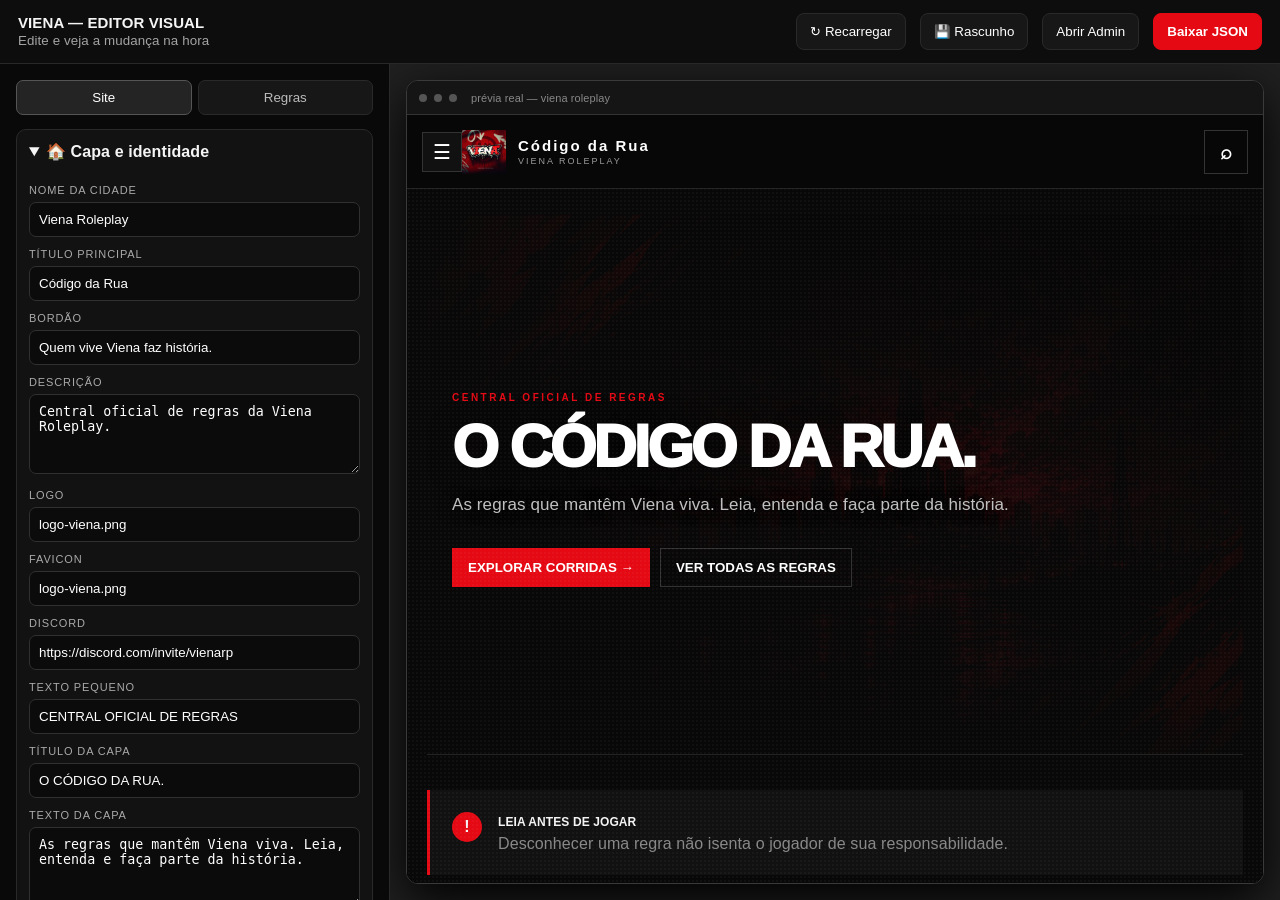
==== admin-editor.html @ 3037509f "Add files via upload" ====
<!doctype html>
<html lang="pt-BR">
<head>
<meta charset="utf-8">
<meta name="viewport" content="width=device-width,initial-scale=1">
<title>Viena — Editor Visual</title>
<link rel="stylesheet" href="style.css">
<style>
:root{--ed-bg:#090909;--ed-panel:#121212;--ed-panel2:#181818;--ed-line:#292929;--ed-text:#f5f5f5;--ed-muted:#a4a4a4;--ed-accent:#e50914}
*{box-sizing:border-box}body{margin:0;background:var(--ed-bg);color:var(--ed-text);font-family:Arial,sans-serif;overflow:hidden}.editor{height:100vh;display:grid;grid-template-columns:390px 1fr;grid-template-rows:64px 1fr}.ed-top{grid-column:1/-1;display:flex;align-items:center;gap:14px;padding:10px 18px;border-bottom:1px solid var(--ed-line);background:#0d0d0d}.ed-top h1{font-size:15px;margin:0}.ed-top small{color:var(--ed-muted)}.spacer{flex:1}.btn{border:1px solid var(--ed-line);background:#171717;color:#fff;border-radius:8px;padding:10px 13px;cursor:pointer}.btn:hover{border-color:#555}.btn.primary{background:var(--ed-accent);border-color:var(--ed-accent)}.ed-side{overflow:auto;border-right:1px solid var(--ed-line);padding:16px}.tabs{display:flex;gap:6px;margin-bottom:14px}.tab{flex:1;padding:9px 6px;background:#171717;border:1px solid var(--ed-line);color:#bbb;border-radius:7px;cursor:pointer}.tab.active{background:#242424;color:#fff;border-color:#555}.panel{display:none}.panel.active{display:block}.group{border:1px solid var(--ed-line);border-radius:10px;margin-bottom:10px;background:var(--ed-panel);overflow:hidden}.group summary{padding:12px;font-weight:700;cursor:pointer}.fields{padding:0 12px 12px}.field{margin:11px 0}.field label{display:block;font-size:11px;color:#aaa;margin-bottom:6px;text-transform:uppercase;letter-spacing:.08em}.field input,.field textarea,.field select{width:100%;border:1px solid #303030;background:#0b0b0b;color:#fff;border-radius:7px;padding:9px;outline:none}.field textarea{min-height:80px;resize:vertical}.field input:focus,.field textarea:focus,.field select:focus{border-color:var(--ed-accent)}.check{display:flex;align-items:center;gap:8px}.check label{margin:0;text-transform:none;font-size:13px}.ed-preview{background:#202020;padding:16px;overflow:hidden}.preview-wrap{height:100%;border:1px solid #3a3a3a;border-radius:12px;overflow:hidden;background:#111;box-shadow:0 15px 50px #000}.preview-bar{height:34px;background:#151515;border-bottom:1px solid #333;display:flex;align-items:center;gap:7px;padding:0 12px}.dot{width:8px;height:8px;border-radius:50%;background:#555}.preview-label{margin-left:7px;color:#888;font-size:11px}.preview-frame{width:100%;height:calc(100% - 34px);border:0;background:#000}.hint{font-size:11px;color:#777;line-height:1.4}.row{display:grid;grid-template-columns:1fr 1fr;gap:8px}.cat-item,.rule-item{border:1px solid #303030;border-radius:8px;padding:10px;margin-bottom:8px;background:#101010}.cat-head,.rule-head{display:flex;align-items:center;justify-content:space-between;gap:8px}.cat-head strong,.rule-head strong{font-size:12px}.mini{padding:6px 8px;font-size:11px}.danger{color:#ff7070}.notice{position:fixed;bottom:15px;left:410px;background:#171717;border:1px solid #333;border-radius:9px;padding:10px 14px;font-size:12px;opacity:0;transform:translateY(10px);transition:.2s;pointer-events:none}.notice.show{opacity:1;transform:none}.file-row{display:flex;gap:6px}.file-row input[type=file]{font-size:11px}
@media(max-width:900px){.editor{grid-template-columns:1fr;grid-template-rows:64px 48vh 52vh}.ed-side{border-right:0;border-bottom:1px solid var(--ed-line)}.ed-preview{padding:8px}.notice{left:15px}}
</style>
</head>
<body>
<div class="editor">
<header class="ed-top"><div><h1>VIENA — EDITOR VISUAL</h1><small>Edite e veja a mudança na hora</small></div><div class="spacer"></div><button class="btn" id="loadBtn">↻ Recarregar</button><button class="btn" id="draftBtn">💾 Rascunho</button><button class="btn" id="adminBtn">Abrir Admin</button><button class="btn primary" id="downloadBtn">Baixar JSON</button></header>
<aside class="ed-side">
<div class="tabs"><button class="tab active" data-tab="site">Site</button><button class="tab" data-tab="rules">Regras</button></div>
<div class="panel active" id="panel-site"></div><div class="panel" id="panel-rules"></div>
<p class="hint">A prévia usa o mesmo index.html, style.css e app.js do site. As alterações são apenas um rascunho no navegador até você baixar/salvar os JSONs.</p>
</aside>
<main class="ed-preview"><div class="preview-wrap"><div class="preview-bar"><span class="dot"></span><span class="dot"></span><span class="dot"></span><span class="preview-label">prévia real — viena roleplay</span></div><iframe class="preview-frame" id="preview" src="index.html"></iframe></div></main>
</div><div class="notice" id="notice"></div>
<script>
const $=s=>document.querySelector(s), $$=s=>[...document.querySelectorAll(s)];
let site={},data={};
const defaults={theme:{accent:'#e50914',accent_light:'#ff4650',background:'#090909',surface:'#121212',text:'#f5f5f5',muted:'#9b9b9b'},layout:{show_search:true,show_updates:true,show_notice:true,show_hero_image:true,show_admin_link:false},cursor:{enabled:true,size:34,trail_enabled:true,trail_type:'paint',trail_color:'#e50914',trail_count:10,falling_particles:{enabled:true,type:'letters',color:'#e50914',count:34,size:14}}};
function merge(a,b){return {...b,...a,theme:{...b.theme,...(a.theme||{})},layout:{...b.layout,...(a.layout||{})},cursor:{...b.cursor,...(a.cursor||{}),falling_particles:{...b.cursor.falling_particles,...(a.cursor?.falling_particles||{})}}}}
async function load(){
 try{const [s,r]=await Promise.all([fetch('content/site.json?x='+Date.now()).then(x=>x.json()),fetch('content/rules.json?x='+Date.now()).then(x=>x.json())]);site=merge(s,defaults);data=r||{categories:[],updates:[]};
 const saved=localStorage.getItem('viena-editor-draft');if(saved){const d=JSON.parse(saved);site=d.site||site;data=d.data||data;notice('Rascunho carregado.');}
 render();send();}catch(e){console.error(e);notice('Não consegui carregar os JSONs.');}}
function esc(v){return String(v??'').replace(/&/g,'&amp;').replace(/</g,'&lt;').replace(/>/g,'&gt;').replace(/"/g,'&quot;')}
function field(label,path,type='text',extra=''){const val=get(path);return `<div class="field"><label>${label}</label>${type==='textarea'?`<textarea data-path="${path}">${esc(val)}</textarea>`:type==='check'?`<div class="check"><input type="checkbox" data-path="${path}" ${val?'checked':''}><label>Ativado</label></div>`:type==='select'?`<select data-path="${path}">${extra.split('|').map(x=>{let [v,l]=x.split(':');return `<option value="${v}" ${String(val)==v?'selected':''}>${l}</option>`}).join('')}</select>`:`<input data-path="${path}" value="${esc(val)}">`}</div>`}
function get(path){return path.split('.').reduce((o,k)=>o?.[k],site)??''}
function set(path,val){let p=path.split('.'),o=site;for(let i=0;i<p.length-1;i++){if(!o[p[i]])o[p[i]]={};o=o[p[i]]}o[p.at(-1)]=val}
function render(){
 $('#panel-site').innerHTML=`<details class="group" open><summary>🏠 Capa e identidade</summary><div class="fields">${field('Nome da cidade','site_name')}${field('Título principal','site_title')}${field('Bordão','tagline')}${field('Descrição','description','textarea')}${field('Logo','logo')}${field('Favicon','favicon')}${field('Discord','discord_url')}${field('Texto pequeno','hero_eyebrow')}${field('Título da capa','hero_title')}${field('Texto da capa','hero_text','textarea')}${field('Imagem da capa','hero_image')}${field('Título do aviso','notice_title')}${field('Texto do aviso','notice_text','textarea')}${field('Rodapé','footer_text')}</div></details>
 <details class="group"><summary>🎨 Cores</summary><div class="fields">${['accent','accent_light','background','surface','text','muted'].map(x=>field(x,'theme.'+x)).join('')}</div></details>
 <details class="group"><summary>👁️ Elementos</summary><div class="fields">${['show_search','show_updates','show_notice','show_hero_image','show_admin_link'].map(x=>field(x,'layout.'+x,'check')).join('')}</div></details>
 <details class="group"><summary>🖱️ Cursor e rastro</summary><div class="fields">${field('Cursor ativo','cursor.enabled','check')}${field('Imagem do cursor','cursor.image')}${field('Tamanho','cursor.size')}${field('Rastro ativo','cursor.trail_enabled','check')}${field('Tipo do rastro','cursor.trail_type','select','paint:Pincelada|spray:Spray|glow:Glow')}${field('Cor','cursor.trail_color')}${field('Partículas do rastro','cursor.trail_count')}</div></details>
 <details class="group"><summary>✨ Partículas caindo</summary><div class="fields">${field('Ativar','cursor.falling_particles.enabled','check')}${field('Tipo','cursor.falling_particles.type','select','letters:Letras|logo:Logo|mixed:Misto|spark:Brilhos')}${field('Logo','cursor.falling_particles.image')}${field('Cor','cursor.falling_particles.color')}${field('Quantidade','cursor.falling_particles.count')}${field('Tamanho','cursor.falling_particles.size')}</div></details>`;
 renderRules();bind();}
function renderRules(){let p=$('#panel-rules');p.innerHTML=`<details class="group" open><summary>📕 Categorias</summary><div class="fields"><button class="btn primary" id="addCat">+ Adicionar categoria</button><div id="cats"></div></div></details><details class="group"><summary>📝 Últimas alterações</summary><div class="fields"><button class="btn" id="addUpd">+ Adicionar alteração</button><div id="updates"></div></div></details>`;let cats=$('#cats');(data.categories||[]).forEach((c,i)=>{let d=document.createElement('div');d.className='cat-item';d.innerHTML=`<div class="cat-head"><strong>${esc(c.code||'SEM CÓDIGO')} — ${esc(c.short||c.name||'Categoria')}</strong><button class="btn mini danger" data-del-cat="${i}">Excluir</button></div><div class="field"><label>ID</label><input data-cat="${i}" data-k="id" value="${esc(c.id||'')}"></div><div class="row"><div class="field"><label>Código</label><input data-cat="${i}" data-k="code" value="${esc(c.code||'')}"></div><div class="field"><label>Nome curto</label><input data-cat="${i}" data-k="short" value="${esc(c.short||'')}"></div></div><div class="field"><label>Nome</label><input data-cat="${i}" data-k="name" value="${esc(c.name||'')}"></div><div class="field"><label>Descrição</label><textarea data-cat="${i}" data-k="desc">${esc(c.desc||'')}</textarea></div><div class="field"><label>Imagem da categoria (URL/caminho)</label><input data-cat="${i}" data-k="image" value="${esc(c.image||'')}"></div><div class="rule-head"><strong>Regras (${(c.rules||[]).length})</strong><button class="btn mini" data-add-rule="${i}">+ Regra</button></div><div>${(c.rules||[]).map((r,j)=>`<div class="rule-item"><div class="rule-head"><strong>${esc(r.code||'')} — ${esc(r.title||'Sem título')}</strong><button class="btn mini danger" data-del-rule="${i}:${j}">Excluir</button></div><div class="row"><div class="field"><label>Código</label><input data-rule="${i}:${j}" data-k="code" value="${esc(r.code||'')}"></div><div class="field"><label>Tag</label><input data-rule="${i}:${j}" data-k="tag" value="${esc(r.tag||'REGRA')}"></div></div><div class="field"><label>Título</label><input data-rule="${i}:${j}" data-k="title" value="${esc(r.title||'')}"></div><div class="field"><label>Texto</label><textarea data-rule="${i}:${j}" data-k="text">${esc(r.text||'')}</textarea></div><div class="field"><label>Imagem</label><input data-rule="${i}:${j}" data-k="image" value="${esc(r.image||'')}"></div></div>`).join('')}</div></div>`;cats.appendChild(d)});let up=$('#updates');(data.updates||[]).forEach((u,i)=>{let d=document.createElement('div');d.className='cat-item';d.innerHTML=`<div class="row">${['date','title','text','tag'].map(k=>`<div class="field"><label>${k}</label><input data-upd="${i}" data-k="${k}" value="${esc(u[k]||'')}"></div>`).join('')}</div><button class="btn mini danger" data-del-upd="${i}">Excluir</button>`;up.appendChild(d)})}
function bind(){
 $$('[data-path]').forEach(el=>el.oninput=()=>{set(el.dataset.path,el.type==='checkbox'?el.checked:el.value);send()});
 $('#addCat')?.addEventListener('click',()=>{data.categories=data.categories||[];data.categories.push({id:'',code:'',name:'',short:'',desc:'',image:'',rules:[]});renderRules();send()});
 $('#addUpd')?.addEventListener('click',()=>{data.updates=data.updates||[];data.updates.push({date:'',title:'',text:'',tag:''});renderRules();send()});
 $$('[data-cat]').forEach(el=>el.oninput=()=>{data.categories[+el.dataset.cat][el.dataset.k]=el.value;send()});
 $$('[data-rule]').forEach(el=>el.oninput=()=>{let [i,j]=el.dataset.rule.split(':').map(Number);data.categories[i].rules[j][el.dataset.k]=el.value;send()});
 $$('[data-upd]').forEach(el=>el.oninput=()=>{data.updates[+el.dataset.upd][el.dataset.k]=el.value;send()});
 $$('[data-del-cat]').forEach(b=>b.onclick=()=>{data.categories.splice(+b.dataset.delCat,1);renderRules();send()});
 $$('[data-del-rule]').forEach(b=>b.onclick=()=>{let [i,j]=b.dataset.delRule.split(':').map(Number);data.categories[i].rules.splice(j,1);renderRules();send()});
 $$('[data-del-upd]').forEach(b=>b.onclick=()=>{data.updates.splice(+b.dataset.delUpd,1);renderRules();send()});
 $$('[data-add-rule]').forEach(b=>b.onclick=()=>{let i=+b.dataset.addRule;data.categories[i].rules=data.categories[i].rules||[];data.categories[i].rules.push({code:'',title:'',text:'',tag:'REGRA',image:''});renderRules();send()});
}
function send(){const f=$('#preview');if(f?.contentWindow)f.contentWindow.postMessage({type:'viena-preview',site,data},'*');}
function notice(t){let n=$('#notice');n.textContent=t;n.classList.add('show');clearTimeout(window.nt);window.nt=setTimeout(()=>n.classList.remove('show'),1800)}
function download(name,obj){let a=document.createElement('a');a.href=URL.createObjectURL(new Blob([JSON.stringify(obj,null,2)],{type:'application/json'}));a.download=name;a.click();setTimeout(()=>URL.revokeObjectURL(a.href),1000)}
$$('.tab').forEach(b=>b.onclick=()=>{$$('.tab').forEach(x=>x.classList.remove('active'));$$('.panel').forEach(x=>x.classList.remove('active'));b.classList.add('active');$('#panel-'+b.dataset.tab).classList.add('active')});
$('#preview').addEventListener('load',send);$('#loadBtn').onclick=()=>load();$('#draftBtn').onclick=()=>{localStorage.setItem('viena-editor-draft',JSON.stringify({site,data}));notice('Rascunho salvo neste navegador.');};$('#downloadBtn').onclick=()=>{download('site.json',site);download('rules.json',data);notice('2 JSONs baixados.');};$('#adminBtn').onclick=()=>location.href='admin/';
load();
</script></body></html>
---- style.css ----
:root{
  --accent:#E50914;
  --accent2:#FF3344;
  --background:#080808;
  --surface:#111111;
  --text:#F4F4F4;
  --muted:#9A9A9A;
  --bg:#080808;
}

*{box-sizing:border-box}

html{
  scroll-behavior:smooth;
  background:var(--bg);
}

html,body{
  margin:0;
  min-height:100%;
  background:var(--bg);
  color:var(--text);
  font-family:Arial,Helvetica,sans-serif;
  letter-spacing:.1px;
}

body{overflow-x:hidden}

/* =========================================================
   CURSOR — SOMENTE A IMAGEM, SEM BOLINHA
========================================================= */

html.viena-cursor-active,
html.viena-cursor-active *,
html.viena-cursor-active a,
html.viena-cursor-active button,
html.viena-cursor-active input,
html.viena-cursor-active textarea,
html.viena-cursor-active select,
html.viena-cursor-active [role="button"]{
  cursor:none!important;
}

.custom-cursor{
  position:fixed;
  left:0;
  top:0;
  z-index:100000;
  width:34px;
  height:34px;
  display:none;
  pointer-events:none;
  user-select:none;
  background-repeat:no-repeat;
  background-position:center;
  background-size:contain;
  transform:translate3d(-100px,-100px,0);
  filter:drop-shadow(0 2px 5px rgba(0,0,0,.7));
  will-change:transform;
}

/* O antigo ponto NÃO EXISTE mais */
#cursorDot{display:none!important}

/* Rastro de tinta */
.cursor-paint{
  position:fixed;
  left:0;
  top:0;
  width:18px;
  height:7px;
  margin-left:-9px;
  margin-top:-3px;
  border-radius:70% 35% 70% 25%;
  pointer-events:none!important;
  z-index:99998;
  opacity:.72;
  transform-origin:center;
  filter:blur(.25px);
  will-change:transform,opacity;
  background:var(--particle-color,var(--accent));
  animation:paintFade .72s ease-out forwards;
}

.cursor-paint::after{
  content:"";
  position:absolute;
  width:45%;
  height:45%;
  left:18%;
  top:10%;
  border-radius:50%;
  background:rgba(255,255,255,.16);
  filter:blur(1px);
}

/* Tipos de rastro escolhidos no Admin */
.cursor-paint-spray{
  border-radius:35% 65% 50% 45%;
  filter:blur(.6px);
  box-shadow:
    7px -3px 0 -2px var(--particle-color,var(--accent)),
    -7px 3px 0 -3px var(--particle-color,var(--accent)),
    3px 6px 0 -3px var(--particle-color,var(--accent));
}

.cursor-paint-glow{
  border-radius:999px;
  filter:blur(2px);
  box-shadow:0 0 10px var(--particle-color,var(--accent)),0 0 20px var(--particle-color,var(--accent));
}

@keyframes paintFade{
  0%{opacity:.68;transform:scale(1) rotate(var(--angle))}
  45%{opacity:.36;transform:scale(.78) rotate(var(--angle))}
  100%{opacity:0;transform:scale(.22) rotate(var(--angle))}
}

/* =========================================================
   EFEITOS DE FUNDO
========================================================= */

.noise{
  position:fixed;
  inset:0;
  pointer-events:none;
  opacity:.035;
  background-image:radial-gradient(#fff 1px,transparent 1px);
  background-size:4px 4px;
  z-index:100;
}

.falling-letters{
  position:fixed;
  inset:0;
  pointer-events:none;
  overflow:hidden;
  z-index:90;
}

.falling-particle{
  position:absolute;
  top:-50px;
  color:var(--particle-color,var(--accent));
  pointer-events:none;
  animation:fallingLetter linear infinite;
  text-shadow:0 0 10px color-mix(in srgb,var(--particle-color,var(--accent)) 45%,transparent);
  will-change:transform,opacity;
}

.falling-letter{
  font-weight:900;
  letter-spacing:2px;
}

.falling-logo{
  display:flex;
  align-items:center;
  justify-content:center;
  filter:drop-shadow(0 0 7px color-mix(in srgb,var(--particle-color,var(--accent)) 45%,transparent));
}

.falling-logo img{
  display:block;
  max-width:70px;
  object-fit:contain;
}

.falling-spark{
  font-weight:900;
}

@keyframes fallingLetter{
  from{transform:translate3d(0,-50px,0) rotate(0deg)}
  to{transform:translate3d(0,110vh,0) rotate(180deg)}
}

/* =========================================================
   TOPO
========================================================= */

.topbar{
  position:fixed;
  top:0;
  left:0;
  right:0;
  height:74px;
  background:rgba(8,8,8,.94);
  backdrop-filter:blur(12px);
  border-bottom:1px solid #252525;
  display:flex;
  align-items:center;
  justify-content:space-between;
  padding:0 28px;
  z-index:500;
}

.brand{
  display:flex;
  align-items:center;
  gap:12px;
  color:#fff;
  text-decoration:none;
}

.brand img{
  width:44px;
  height:44px;
  object-fit:contain;
}

.brand strong{
  display:block;
  font-size:15px;
  letter-spacing:2px;
}

.brand small{
  display:block;
  color:var(--muted);
  font-size:9px;
  letter-spacing:2px;
  margin-top:2px;
}

.top-actions{
  display:flex;
  gap:10px;
  align-items:center;
}

.icon-btn,.discord-btn,.ghost,.primary,.back{
  border:1px solid #333;
  background:none;
  color:#fff;
  padding:11px 15px;
  font-weight:700;
  text-decoration:none;
  font-family:inherit;
}

.icon-btn{
  font-size:20px;
  line-height:1;
}

.discord-btn{
  background:var(--accent);
  border-color:var(--accent);
  font-size:12px;
}

.icon-btn:hover,.discord-btn:hover,.primary:hover,.ghost:hover,.back:hover{
  filter:brightness(1.12);
}

.mobile-menu{display:none}

/* =========================================================
   MENU LATERAL
========================================================= */

.sidebar{
  position:fixed;
  top:74px;
  bottom:0;
  left:0;
  width:245px;
  background:#0a0a0a;
  border-right:1px solid #222;
  padding:30px 18px;
  z-index:450;
}

.side-label,.eyebrow{
  font-size:10px;
  letter-spacing:2.5px;
  color:var(--accent);
  font-weight:800;
}

.sidebar nav{
  display:flex;
  flex-direction:column;
  gap:4px;
  margin-top:22px;
}

.sidebar nav button{
  width:100%;
  background:none;
  border:0;
  color:#aaa;
  text-align:left;
  padding:12px 10px;
  font-size:12px;
  font-weight:700;
  font-family:inherit;
}

.sidebar nav button span{
  color:#555;
  margin-right:12px;
}

.sidebar nav button:hover,
.sidebar nav button.active{
  color:#fff;
  background:#171717;
}

.sidebar nav button.active span{color:var(--accent)}

.side-footer{
  position:absolute;
  left:18px;
  bottom:30px;
  color:#555;
  font-size:10px;
  line-height:1.8;
  letter-spacing:1.5px;
}

.side-footer strong{color:#aaa}

/* =========================================================
   CONTEÚDO
========================================================= */

.content{
  margin-left:245px;
  padding:110px 55px 90px;
  max-width:1650px;
}

.page{display:none}
.page.active{display:block}

/* =========================================================
   HERO — IMAGEM COMO FUNDO
========================================================= */

.hero{
  --hero-image:none;
  position:relative;
  min-height:610px;
  display:flex;
  align-items:center;
  overflow:hidden;
  border-bottom:1px solid #222;
  padding:65px 55px 70px;
  isolation:isolate;
  background:#080808;
}

.hero::before{
  content:"";
  position:absolute;
  inset:0;
  z-index:-3;
  background-image:var(--hero-image);
  background-size:cover;
  background-position:center;
  background-repeat:no-repeat;
  transform:scale(1.01);
}

.hero::after{
  content:"";
  position:absolute;
  inset:0;
  z-index:-2;
  pointer-events:none;
  background:
    linear-gradient(90deg,
      rgba(8,8,8,.98) 0%,
      rgba(8,8,8,.94) 25%,
      rgba(8,8,8,.72) 48%,
      rgba(8,8,8,.30) 72%,
      rgba(8,8,8,.16) 100%),
    linear-gradient(180deg,
      rgba(8,8,8,.12) 0%,
      rgba(8,8,8,.08) 48%,
      rgba(8,8,8,.82) 100%),
    radial-gradient(circle at 78% 48%,
      rgba(229,9,20,.28),
      transparent 34%);
}

.hero-copy{
  position:relative;
  z-index:3;
  max-width:760px;
}

.hero h1{
  font-size:clamp(52px,7vw,105px);
  line-height:.86;
  margin:18px 0;
  font-weight:1000;
  letter-spacing:-5px;
  color:#fff;
  text-shadow:0 4px 30px rgba(0,0,0,.35);
}

.hero-text{
  color:#c0c0c0;
  font-size:17px;
  line-height:1.7;
  max-width:680px;
  text-shadow:0 2px 15px #000;
}

.hero-actions{
  display:flex;
  gap:10px;
  margin-top:28px;
  flex-wrap:wrap;
}

.primary{
  background:var(--accent);
  border-color:var(--accent);
}

.hero button,.cat-card,.category-nav-button,.category-nav-map,.rule-toc button{
  font-family:inherit;
}

.hero .ghost:hover,.back:hover{
  border-color:var(--accent);
  color:#fff;
}

/* =========================================================
   AVISO
========================================================= */

.notice{
  display:flex;
  gap:16px;
  padding:22px;
  margin:35px 0;
  background:#111;
  border-left:3px solid var(--accent);
}

.notice strong{font-size:12px}

.notice p{
  margin:5px 0 0;
  color:#888;
}

.notice-icon{
  width:30px;
  height:30px;
  flex:0 0 30px;
  border-radius:50%;
  background:var(--accent);
  display:grid;
  place-items:center;
  font-weight:900;
}

/* =========================================================
   MAPA
========================================================= */

.section-head{
  display:flex;
  justify-content:space-between;
  align-items:end;
  margin:45px 0 18px;
}

.section-head>div{
  display:flex;
  align-items:center;
  gap:12px;
}

.section-head span{
  color:var(--accent);
  font-weight:900;
}

.section-head h2{
  margin:0;
  font-size:24px;
}

.section-head p{
  color:#666;
  font-size:12px;
}

.category-grid{
  display:grid;
  grid-template-columns:repeat(2,1fr);
  gap:12px;
}

/* IMPORTANTE: mapa NÃO usa imagem da categoria */
.cat-card{
  background:#101010;
  border:1px solid #242424;
  padding:25px;
  min-height:170px;
  transition:.2s;
  cursor:none;
}

.cat-card:hover{
  transform:translateY(-3px);
  border-color:var(--accent);
  background:#131313;
}

.cat-card .num{
  font-size:10px;
  color:var(--accent);
  letter-spacing:2px;
}

.cat-card h3{
  font-size:21px;
  margin:28px 0 8px;
}

.cat-card p{
  color:#777;
  line-height:1.5;
  font-size:13px;
  margin:0;
}

.update{
  display:grid;
  grid-template-columns:120px 1fr 90px;
  gap:15px;
  border-top:1px solid #222;
  padding:16px 0;
  font-size:12px;
}

.update time,.update span{color:#666}

/* =========================================================
   PÁGINA DA CATEGORIA
========================================================= */

.category-title{
  --category-image:none;
  position:relative;
  min-height:420px;
  margin:0 -55px;
  padding:55px;
  display:flex;
  align-items:center;
  overflow:hidden;
  border-bottom:1px solid #222;
  background:#080808;
  isolation:isolate;
}

.category-title::before{
  content:"";
  position:absolute;
  inset:0;
  z-index:-3;
  background-image:var(--category-image);
  background-size:cover;
  background-position:center;
  background-repeat:no-repeat;
  opacity:0;
  transition:opacity .25s ease;
}

.category-title::after{
  content:"";
  position:absolute;
  inset:0;
  z-index:-2;
  background:
    linear-gradient(90deg,
      #080808 0%,
      rgba(8,8,8,.94) 22%,
      rgba(8,8,8,.68) 48%,
      rgba(8,8,8,.25) 78%,
      rgba(8,8,8,.12) 100%),
    linear-gradient(to bottom,
      rgba(8,8,8,.08),
      transparent 40%,
      rgba(8,8,8,.88) 100%);
  pointer-events:none;
}

.category-title.has-image::before{opacity:1}

.category-title-content{
  position:relative;
  z-index:2;
  max-width:1000px;
  padding-top:15px;
}

.category-title h1{
  font-size:clamp(48px,7vw,100px);
  margin:12px 0 10px;
  letter-spacing:-5px;
  line-height:.92;
}

.category-title-content>p:last-child{
  color:#aaa;
  max-width:850px;
  line-height:1.6;
  font-size:17px;
}

.back{
  margin-bottom:20px;
  font-size:11px;
}

/* =========================================================
   REGRAS
========================================================= */

.rule-layout{
  display:grid;
  grid-template-columns:1fr 300px;
  gap:30px;
  margin-top:35px;
}

.rule{
  border-bottom:1px solid #222;
  padding:0 0 25px;
  margin-bottom:25px;
}

.rule-top{
  display:grid;
  grid-template-columns:85px 1fr;
  gap:15px;
}

.rule-num{
  font-size:12px;
  color:var(--accent);
  font-weight:900;
}

.rule h3{
  margin:0 0 9px;
  font-size:20px;
}

.rule-content{
  min-width:0;
}

.rule-markdown{
  color:#aaa;
  line-height:1.7;
}

.rule-markdown p{
  margin:0 0 14px;
}

.rule-markdown strong{
  color:#fff;
  font-weight:900;
}

.rule-markdown em{color:#ddd}

.rule-markdown ul,.rule-markdown ol{
  margin:10px 0 16px;
  padding-left:24px;
}

.rule-markdown li{margin:6px 0}

.rule-markdown a{
  color:var(--accent2);
}

.md-heading{
  color:#fff;
  margin:28px 0 12px;
  line-height:1.1;
}

.rule-markdown h3.md-heading{font-size:22px}
.rule-markdown h4.md-heading{font-size:19px}
.rule-markdown h5.md-heading{font-size:17px}
.rule-markdown h6.md-heading{font-size:15px}

.rule-markdown code{
  background:#171717;
  border:1px solid #292929;
  padding:2px 6px;
  color:#fff;
}

.rule-callout{
  display:flex;
  gap:14px;
  padding:16px 18px;
  margin:18px 0;
  border-left:3px solid #777;
  background:#171717;
  color:#ddd;
}

.rule-callout.warning{
  border-color:#f0a000;
  background:rgba(130,80,0,.18);
}

.rule-callout.danger{
  border-color:#e50914;
  background:rgba(130,0,0,.18);
}

.rule-callout.success{
  border-color:#37c978;
  background:rgba(0,100,50,.16);
}

.callout-icon{
  flex:0 0 24px;
  font-size:18px;
}

.callout-content>strong{
  display:block;
  color:#fff;
  margin-bottom:5px;
}

.callout-content>div{
  color:#aaa;
}

.callout-content p:last-child{margin-bottom:0}

.md-inline-image{
  max-width:100%;
  display:block;
  margin:10px 0;
}

.tag{
  display:inline-block;
  font-size:9px;
  border:1px solid #333;
  padding:5px 8px;
  color:#777;
  margin-top:6px;
}

.rule-image{
  display:block;
  max-width:100%;
  max-height:500px;
  margin-top:18px;
  border:1px solid #2a2a2a;
  object-fit:contain;
}

.empty-rules{
  padding:30px;
  border:1px solid #222;
  background:#101010;
  color:#888;
}

.empty-rules strong{color:#fff}

.rule-toc{
  position:sticky;
  top:100px;
  align-self:start;
  background:#101010;
  padding:20px;
  max-height:calc(100vh - 120px);
  overflow:auto;
}

.rule-toc strong{
  font-size:10px;
  color:var(--accent);
  letter-spacing:2px;
}

.rule-toc button{
  display:block;
  width:100%;
  background:none;
  border:0;
  border-bottom:1px solid #222;
  color:#888;
  text-align:left;
  padding:10px 0;
  font-size:11px;
}

.rule-toc button:hover{
  color:#fff;
}

/* =========================================================
   NAVEGAÇÃO ENTRE CATEGORIAS
========================================================= */

.category-navigation{
  display:grid;
  grid-template-columns:1fr auto 1fr;
  gap:15px;
  align-items:stretch;
  margin-top:45px;
  padding-top:25px;
  border-top:1px solid #222;
}

.category-nav-side{
  min-width:0;
}

.category-nav-side.next-side{
  text-align:right;
}

.category-nav-button,
.category-nav-map{
  width:100%;
  height:100%;
  min-height:80px;
  padding:18px;
  background:#101010;
  border:1px solid #292929;
  color:#fff;
  text-align:left;
  cursor:none;
}

.category-nav-map{
  width:auto;
  min-width:160px;
  text-align:center;
  align-self:center;
  min-height:auto;
}

.category-nav-button:hover,
.category-nav-map:hover{
  border-color:var(--accent);
  background:#151515;
}

.category-nav-button span{
  display:block;
  color:var(--accent);
  font-size:9px;
  letter-spacing:2px;
  margin-bottom:8px;
}

.category-nav-button strong{
  display:block;
  font-size:14px;
}

.next-side .category-nav-button{text-align:right}

/* =========================================================
   PESQUISA
========================================================= */

.big-search{
  width:100%;
  max-width:850px;
  background:#111;
  border:1px solid #333;
  color:#fff;
  padding:18px;
  font-size:17px;
  outline:none;
  font-family:inherit;
}

.big-search:focus{border-color:var(--accent)}

.search-title{
  display:block;
  min-height:0;
  padding-top:25px;
  padding-bottom:45px;
}

.search-results{margin-top:25px}

.result{
  border-bottom:1px solid #222;
  padding:18px 0;
  cursor:none;
}

.result small{color:var(--accent)}
.result h3{margin:6px 0}
.result p{color:#888;margin:0;line-height:1.5}

/* =========================================================
   OVERLAY DE PESQUISA
========================================================= */

.search-overlay{
  display:none;
  position:fixed;
  inset:0;
  background:rgba(0,0,0,.8);
  z-index:900;
  padding:10vh 20px;
}

.search-overlay.open{display:block}

.search-modal{
  max-width:800px;
  margin:auto;
  background:#101010;
  border:1px solid #333;
  padding:35px;
  position:relative;
}

.search-modal>button{
  position:absolute;
  right:18px;
  top:15px;
  background:none;
  border:0;
  color:#fff;
  font-size:28px;
}

.search-modal h2{
  font-size:35px;
  margin:12px 0 25px;
}

.search-modal input{
  width:100%;
  padding:15px;
  background:#080808;
  border:1px solid #333;
  color:#fff;
  outline:none;
  font-family:inherit;
}

.search-modal input:focus{border-color:var(--accent)}

footer{
  position:relative;
  margin-left:245px;
  border-top:1px solid #222;
  padding:25px 55px;
  color:#666;
  font-size:11px;
}

.load-error{
  position:fixed;
  bottom:0;
  left:0;
  right:0;
  background:#e50914;
  color:#fff;
  padding:12px;
  text-align:center;
  z-index:99999;
}

/* =========================================================
   RESPONSIVO
========================================================= */

@media(max-width:1100px){
  .content{
    padding-left:35px;
    padding-right:35px;
  }

  .hero{
    padding-left:35px;
    padding-right:35px;
  }

  .category-title{
    margin-left:-35px;
    margin-right:-35px;
    padding-left:35px;
    padding-right:35px;
  }

  .category-grid{
    grid-template-columns:repeat(2,1fr);
  }
}

@media(max-width:900px){
  html,body{
    cursor:auto!important;
  }

  .custom-cursor,
  .cursor-paint{
    display:none!important;
  }

  .mobile-menu{
    display:block;
    background:#111;
    border:1px solid #333;
    color:#fff;
    font-size:20px;
    padding:7px 10px;
  }

  .topbar{padding:0 15px}

  .brand{margin-right:auto}

  .top-actions .discord-btn{display:none}

  .sidebar{
    transform:translateX(-100%);
    transition:.2s;
  }

  .sidebar.open{transform:none}

  .content{
    margin-left:0;
    padding:100px 20px 70px;
  }

  .hero{
    min-height:540px;
    padding:50px 25px;
  }

  .hero::after{
    background:
      linear-gradient(90deg,rgba(8,8,8,.98),rgba(8,8,8,.72)),
      linear-gradient(180deg,rgba(8,8,8,.1),rgba(8,8,8,.85));
  }

  .hero h1{
    letter-spacing:-3px;
  }

  .category-grid{
    grid-template-columns:1fr;
  }

  .rule-layout{
    grid-template-columns:1fr;
  }

  .rule-toc{display:none}

  .section-head{display:block}

  .section-head p{margin-top:8px}

  .update{grid-template-columns:1fr}

  .category-title{
    margin:0 -20px;
    padding:45px 20px;
    min-height:380px;
  }

  .category-title h1{
    font-size:52px;
    letter-spacing:-3px;
  }

  .category-navigation{
    grid-template-columns:1fr;
  }

  .category-nav-map{
    order:-1;
    width:100%;
  }

  .next-side .category-nav-button{
    text-align:left;
  }

  footer{
    margin-left:0;
    padding:20px;
  }
}
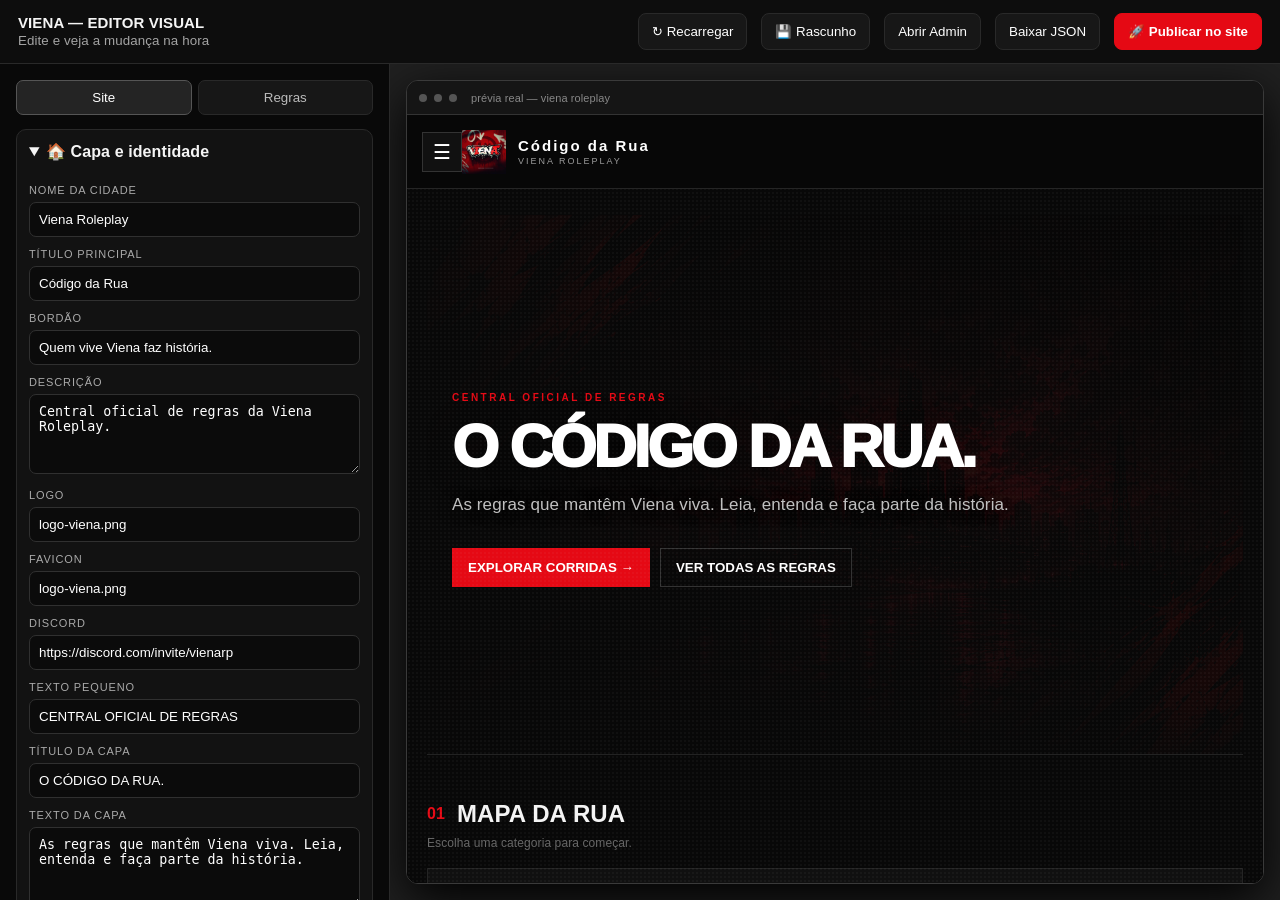
==== commit 843e9aa0: "Add files via upload" ====
--- a/admin-editor.html
+++ b/admin-editor.html
@@ -10,14 +10,21 @@
 *{box-sizing:border-box}body{margin:0;background:var(--ed-bg);color:var(--ed-text);font-family:Arial,sans-serif;overflow:hidden}.editor{height:100vh;display:grid;grid-template-columns:390px 1fr;grid-template-rows:64px 1fr}.ed-top{grid-column:1/-1;display:flex;align-items:center;gap:14px;padding:10px 18px;border-bottom:1px solid var(--ed-line);background:#0d0d0d}.ed-top h1{font-size:15px;margin:0}.ed-top small{color:var(--ed-muted)}.spacer{flex:1}.btn{border:1px solid var(--ed-line);background:#171717;color:#fff;border-radius:8px;padding:10px 13px;cursor:pointer}.btn:hover{border-color:#555}.btn.primary{background:var(--ed-accent);border-color:var(--ed-accent)}.ed-side{overflow:auto;border-right:1px solid var(--ed-line);padding:16px}.tabs{display:flex;gap:6px;margin-bottom:14px}.tab{flex:1;padding:9px 6px;background:#171717;border:1px solid var(--ed-line);color:#bbb;border-radius:7px;cursor:pointer}.tab.active{background:#242424;color:#fff;border-color:#555}.panel{display:none}.panel.active{display:block}.group{border:1px solid var(--ed-line);border-radius:10px;margin-bottom:10px;background:var(--ed-panel);overflow:hidden}.group summary{padding:12px;font-weight:700;cursor:pointer}.fields{padding:0 12px 12px}.field{margin:11px 0}.field label{display:block;font-size:11px;color:#aaa;margin-bottom:6px;text-transform:uppercase;letter-spacing:.08em}.field input,.field textarea,.field select{width:100%;border:1px solid #303030;background:#0b0b0b;color:#fff;border-radius:7px;padding:9px;outline:none}.field textarea{min-height:80px;resize:vertical}.field input:focus,.field textarea:focus,.field select:focus{border-color:var(--ed-accent)}.check{display:flex;align-items:center;gap:8px}.check label{margin:0;text-transform:none;font-size:13px}.ed-preview{background:#202020;padding:16px;overflow:hidden}.preview-wrap{height:100%;border:1px solid #3a3a3a;border-radius:12px;overflow:hidden;background:#111;box-shadow:0 15px 50px #000}.preview-bar{height:34px;background:#151515;border-bottom:1px solid #333;display:flex;align-items:center;gap:7px;padding:0 12px}.dot{width:8px;height:8px;border-radius:50%;background:#555}.preview-label{margin-left:7px;color:#888;font-size:11px}.preview-frame{width:100%;height:calc(100% - 34px);border:0;background:#000}.hint{font-size:11px;color:#777;line-height:1.4}.row{display:grid;grid-template-columns:1fr 1fr;gap:8px}.cat-item,.rule-item{border:1px solid #303030;border-radius:8px;padding:10px;margin-bottom:8px;background:#101010}.cat-head,.rule-head{display:flex;align-items:center;justify-content:space-between;gap:8px}.cat-head strong,.rule-head strong{font-size:12px}.mini{padding:6px 8px;font-size:11px}.danger{color:#ff7070}.notice{position:fixed;bottom:15px;left:410px;background:#171717;border:1px solid #333;border-radius:9px;padding:10px 14px;font-size:12px;opacity:0;transform:translateY(10px);transition:.2s;pointer-events:none}.notice.show{opacity:1;transform:none}.file-row{display:flex;gap:6px}.file-row input[type=file]{font-size:11px}
 @media(max-width:900px){.editor{grid-template-columns:1fr;grid-template-rows:64px 48vh 52vh}.ed-side{border-right:0;border-bottom:1px solid var(--ed-line)}.ed-preview{padding:8px}.notice{left:15px}}
 </style>
+
+<style>
+.color-picker-row{display:flex;align-items:center;gap:10px}
+.color-picker{width:48px!important;height:38px!important;padding:3px!important;border-radius:8px!important;cursor:pointer;background:#0b0b0b!important}
+.color-value{flex:1;height:38px;display:flex;align-items:center;padding:0 11px;border:1px solid #303030;background:#0b0b0b;border-radius:7px;color:#fff;font:600 12px/1 monospace;letter-spacing:.05em}
+.color-picker:hover{border-color:#666!important}
+</style>
 </head>
 <body>
 <div class="editor">
-<header class="ed-top"><div><h1>VIENA — EDITOR VISUAL</h1><small>Edite e veja a mudança na hora</small></div><div class="spacer"></div><button class="btn" id="loadBtn">↻ Recarregar</button><button class="btn" id="draftBtn">💾 Rascunho</button><button class="btn" id="adminBtn">Abrir Admin</button><button class="btn primary" id="downloadBtn">Baixar JSON</button></header>
+<header class="ed-top"><div><h1>VIENA — EDITOR VISUAL</h1><small>Edite e veja a mudança na hora</small></div><div class="spacer"></div><button class="btn" id="loadBtn">↻ Recarregar</button><button class="btn" id="draftBtn">💾 Rascunho</button><button class="btn" id="adminBtn">Abrir Admin</button><button class="btn" id="downloadBtn">Baixar JSON</button><button class="btn primary" id="publishBtn">🚀 Publicar no site</button></header>
 <aside class="ed-side">
 <div class="tabs"><button class="tab active" data-tab="site">Site</button><button class="tab" data-tab="rules">Regras</button></div>
 <div class="panel active" id="panel-site"></div><div class="panel" id="panel-rules"></div>
-<p class="hint">A prévia usa o mesmo index.html, style.css e app.js do site. As alterações são apenas um rascunho no navegador até você baixar/salvar os JSONs.</p>
+<p class="hint">A prévia usa o mesmo index.html, style.css e app.js do site. As alterações aparecem na prévia imediatamente. Use Rascunho para guardar no navegador ou Publicar no site para enviar os JSONs ao GitHub.</p>
 </aside>
 <main class="ed-preview"><div class="preview-wrap"><div class="preview-bar"><span class="dot"></span><span class="dot"></span><span class="dot"></span><span class="preview-label">prévia real — viena roleplay</span></div><iframe class="preview-frame" id="preview" src="index.html"></iframe></div></main>
 </div><div class="notice" id="notice"></div>
@@ -31,19 +38,46 @@
  const saved=localStorage.getItem('viena-editor-draft');if(saved){const d=JSON.parse(saved);site=d.site||site;data=d.data||data;notice('Rascunho carregado.');}
  render();send();}catch(e){console.error(e);notice('Não consegui carregar os JSONs.');}}
 function esc(v){return String(v??'').replace(/&/g,'&amp;').replace(/</g,'&lt;').replace(/>/g,'&gt;').replace(/"/g,'&quot;')}
-function field(label,path,type='text',extra=''){const val=get(path);return `<div class="field"><label>${label}</label>${type==='textarea'?`<textarea data-path="${path}">${esc(val)}</textarea>`:type==='check'?`<div class="check"><input type="checkbox" data-path="${path}" ${val?'checked':''}><label>Ativado</label></div>`:type==='select'?`<select data-path="${path}">${extra.split('|').map(x=>{let [v,l]=x.split(':');return `<option value="${v}" ${String(val)==v?'selected':''}>${l}</option>`}).join('')}</select>`:`<input data-path="${path}" value="${esc(val)}">`}</div>`}
+function normalizeColor(v,fallback='#ffffff'){
+  let x=String(v||'').trim();
+  if(/^#[0-9a-fA-F]{6}$/.test(x)) return x.toLowerCase();
+  if(/^#[0-9a-fA-F]{3}$/.test(x)) return '#'+x.slice(1).split('').map(c=>c+c).join('').toLowerCase();
+  return fallback;
+}
+function colorField(label,path){
+  const val=normalizeColor(get(path));
+  return `<div class="field color-field">
+    <label>${label}</label>
+    <div class="color-picker-row">
+      <input class="color-picker" type="color" data-color-path="${path}" value="${val}" title="Escolher cor">
+      <div class="color-value" data-color-value="${path}">${val.toUpperCase()}</div>
+    </div>
+    <div class="hint">Clique no quadrado para escolher a cor.</div>
+  </div>`;
+}
+function field(label,path,type='text',extra=''){
+  const val=get(path);
+  return `<div class="field"><label>${label}</label>${type==='textarea'?`<textarea data-path="${path}">${esc(val)}</textarea>`:type==='check'?`<div class="check"><input type="checkbox" data-path="${path}" ${val?'checked':''}><label>Ativado</label></div>`:type==='select'?`<select data-path="${path}">${extra.split('|').map(x=>{let [v,l]=x.split(':');return `<option value="${v}" ${String(val)==v?'selected':''}>${l}</option>`}).join('')}</select>`:`<input data-path="${path}" value="${esc(val)}">`}</div>`
+}
 function get(path){return path.split('.').reduce((o,k)=>o?.[k],site)??''}
 function set(path,val){let p=path.split('.'),o=site;for(let i=0;i<p.length-1;i++){if(!o[p[i]])o[p[i]]={};o=o[p[i]]}o[p.at(-1)]=val}
 function render(){
  $('#panel-site').innerHTML=`<details class="group" open><summary>🏠 Capa e identidade</summary><div class="fields">${field('Nome da cidade','site_name')}${field('Título principal','site_title')}${field('Bordão','tagline')}${field('Descrição','description','textarea')}${field('Logo','logo')}${field('Favicon','favicon')}${field('Discord','discord_url')}${field('Texto pequeno','hero_eyebrow')}${field('Título da capa','hero_title')}${field('Texto da capa','hero_text','textarea')}${field('Imagem da capa','hero_image')}${field('Título do aviso','notice_title')}${field('Texto do aviso','notice_text','textarea')}${field('Rodapé','footer_text')}</div></details>
- <details class="group"><summary>🎨 Cores</summary><div class="fields">${['accent','accent_light','background','surface','text','muted'].map(x=>field(x,'theme.'+x)).join('')}</div></details>
+ <details class="group"><summary>🎨 Cores</summary><div class="fields">${[['accent','Cor principal'],['accent_light','Cor secundária'],['background','Fundo'],['surface','Cards'],['text','Texto'],['muted','Texto secundário']].map(([x,l])=>colorField(l,'theme.'+x)).join('')}</div></details>
  <details class="group"><summary>👁️ Elementos</summary><div class="fields">${['show_search','show_updates','show_notice','show_hero_image','show_admin_link'].map(x=>field(x,'layout.'+x,'check')).join('')}</div></details>
- <details class="group"><summary>🖱️ Cursor e rastro</summary><div class="fields">${field('Cursor ativo','cursor.enabled','check')}${field('Imagem do cursor','cursor.image')}${field('Tamanho','cursor.size')}${field('Rastro ativo','cursor.trail_enabled','check')}${field('Tipo do rastro','cursor.trail_type','select','paint:Pincelada|spray:Spray|glow:Glow')}${field('Cor','cursor.trail_color')}${field('Partículas do rastro','cursor.trail_count')}</div></details>
- <details class="group"><summary>✨ Partículas caindo</summary><div class="fields">${field('Ativar','cursor.falling_particles.enabled','check')}${field('Tipo','cursor.falling_particles.type','select','letters:Letras|logo:Logo|mixed:Misto|spark:Brilhos')}${field('Logo','cursor.falling_particles.image')}${field('Cor','cursor.falling_particles.color')}${field('Quantidade','cursor.falling_particles.count')}${field('Tamanho','cursor.falling_particles.size')}</div></details>`;
+ <details class="group"><summary>🖱️ Cursor e rastro</summary><div class="fields">${field('Cursor ativo','cursor.enabled','check')}${field('Imagem do cursor','cursor.image')}${field('Tamanho','cursor.size')}${field('Rastro ativo','cursor.trail_enabled','check')}${field('Tipo do rastro','cursor.trail_type','select','paint:Pincelada|spray:Spray|glow:Glow')}${colorField('Cor do rastro','cursor.trail_color')}${field('Partículas do rastro','cursor.trail_count')}</div></details>
+ <details class="group"><summary>✨ Partículas caindo</summary><div class="fields">${field('Ativar','cursor.falling_particles.enabled','check')}${field('Tipo','cursor.falling_particles.type','select','letters:Letras|logo:Logo|mixed:Misto|spark:Brilhos')}${field('Logo','cursor.falling_particles.image')}${colorField('Cor das partículas','cursor.falling_particles.color')}${field('Quantidade','cursor.falling_particles.count')}${field('Tamanho','cursor.falling_particles.size')}</div></details>`;
  renderRules();bind();}
 function renderRules(){let p=$('#panel-rules');p.innerHTML=`<details class="group" open><summary>📕 Categorias</summary><div class="fields"><button class="btn primary" id="addCat">+ Adicionar categoria</button><div id="cats"></div></div></details><details class="group"><summary>📝 Últimas alterações</summary><div class="fields"><button class="btn" id="addUpd">+ Adicionar alteração</button><div id="updates"></div></div></details>`;let cats=$('#cats');(data.categories||[]).forEach((c,i)=>{let d=document.createElement('div');d.className='cat-item';d.innerHTML=`<div class="cat-head"><strong>${esc(c.code||'SEM CÓDIGO')} — ${esc(c.short||c.name||'Categoria')}</strong><button class="btn mini danger" data-del-cat="${i}">Excluir</button></div><div class="field"><label>ID</label><input data-cat="${i}" data-k="id" value="${esc(c.id||'')}"></div><div class="row"><div class="field"><label>Código</label><input data-cat="${i}" data-k="code" value="${esc(c.code||'')}"></div><div class="field"><label>Nome curto</label><input data-cat="${i}" data-k="short" value="${esc(c.short||'')}"></div></div><div class="field"><label>Nome</label><input data-cat="${i}" data-k="name" value="${esc(c.name||'')}"></div><div class="field"><label>Descrição</label><textarea data-cat="${i}" data-k="desc">${esc(c.desc||'')}</textarea></div><div class="field"><label>Imagem da categoria (URL/caminho)</label><input data-cat="${i}" data-k="image" value="${esc(c.image||'')}"></div><div class="rule-head"><strong>Regras (${(c.rules||[]).length})</strong><button class="btn mini" data-add-rule="${i}">+ Regra</button></div><div>${(c.rules||[]).map((r,j)=>`<div class="rule-item"><div class="rule-head"><strong>${esc(r.code||'')} — ${esc(r.title||'Sem título')}</strong><button class="btn mini danger" data-del-rule="${i}:${j}">Excluir</button></div><div class="row"><div class="field"><label>Código</label><input data-rule="${i}:${j}" data-k="code" value="${esc(r.code||'')}"></div><div class="field"><label>Tag</label><input data-rule="${i}:${j}" data-k="tag" value="${esc(r.tag||'REGRA')}"></div></div><div class="field"><label>Título</label><input data-rule="${i}:${j}" data-k="title" value="${esc(r.title||'')}"></div><div class="field"><label>Texto</label><textarea data-rule="${i}:${j}" data-k="text">${esc(r.text||'')}</textarea></div><div class="field"><label>Imagem</label><input data-rule="${i}:${j}" data-k="image" value="${esc(r.image||'')}"></div></div>`).join('')}</div></div>`;cats.appendChild(d)});let up=$('#updates');(data.updates||[]).forEach((u,i)=>{let d=document.createElement('div');d.className='cat-item';d.innerHTML=`<div class="row">${['date','title','text','tag'].map(k=>`<div class="field"><label>${k}</label><input data-upd="${i}" data-k="${k}" value="${esc(u[k]||'')}"></div>`).join('')}</div><button class="btn mini danger" data-del-upd="${i}">Excluir</button>`;up.appendChild(d)})}
 function bind(){
  $$('[data-path]').forEach(el=>el.oninput=()=>{set(el.dataset.path,el.type==='checkbox'?el.checked:el.value);send()});
+ $$('[data-color-path]').forEach(el=>el.oninput=()=>{
+   const value=el.value.toLowerCase();
+   set(el.dataset.colorPath,value);
+   const out=document.querySelector(`[data-color-value="${el.dataset.colorPath}"]`);
+   if(out) out.textContent=value.toUpperCase();
+   send();
+ });
  $('#addCat')?.addEventListener('click',()=>{data.categories=data.categories||[];data.categories.push({id:'',code:'',name:'',short:'',desc:'',image:'',rules:[]});renderRules();send()});
  $('#addUpd')?.addEventListener('click',()=>{data.updates=data.updates||[];data.updates.push({date:'',title:'',text:'',tag:''});renderRules();send()});
  $$('[data-cat]').forEach(el=>el.oninput=()=>{data.categories[+el.dataset.cat][el.dataset.k]=el.value;send()});
@@ -58,6 +92,84 @@
 function notice(t){let n=$('#notice');n.textContent=t;n.classList.add('show');clearTimeout(window.nt);window.nt=setTimeout(()=>n.classList.remove('show'),1800)}
 function download(name,obj){let a=document.createElement('a');a.href=URL.createObjectURL(new Blob([JSON.stringify(obj,null,2)],{type:'application/json'}));a.download=name;a.click();setTimeout(()=>URL.revokeObjectURL(a.href),1000)}
 $$('.tab').forEach(b=>b.onclick=()=>{$$('.tab').forEach(x=>x.classList.remove('active'));$$('.panel').forEach(x=>x.classList.remove('active'));b.classList.add('active');$('#panel-'+b.dataset.tab).classList.add('active')});
-$('#preview').addEventListener('load',send);$('#loadBtn').onclick=()=>load();$('#draftBtn').onclick=()=>{localStorage.setItem('viena-editor-draft',JSON.stringify({site,data}));notice('Rascunho salvo neste navegador.');};$('#downloadBtn').onclick=()=>{download('site.json',site);download('rules.json',data);notice('2 JSONs baixados.');};$('#adminBtn').onclick=()=>location.href='admin/';
+$('#preview').addEventListener('load',send);
+$('#loadBtn').onclick=()=>load();
+$('#draftBtn').onclick=()=>{
+  localStorage.setItem('viena-editor-draft',JSON.stringify({site,data}));
+  notice('Rascunho salvo neste navegador.');
+};
+$('#downloadBtn').onclick=()=>{
+  download('site.json',site);
+  setTimeout(()=>download('rules.json',data),250);
+  notice('JSONs preparados para download.');
+};
+$('#adminBtn').onclick=()=>location.href='admin/';
+$('#publishBtn').onclick=publishToGithub;
+
+async function publishToGithub(){
+  const savedToken=localStorage.getItem('viena-github-token') || '';
+  const token=prompt('Cole seu GitHub Personal Access Token (somente esta vez; ele ficará salvo apenas neste navegador):',savedToken);
+  if(token===null) return;
+  if(!token.trim()){notice('Publicação cancelada: token não informado.');return;}
+  localStorage.setItem('viena-github-token',token.trim());
+
+  const owner='alaska-ui';
+  const repo='viena-regras1';
+  const branch='main';
+  const files=[
+    {path:'content/site.json',content:JSON.stringify(site,null,2)},
+    {path:'content/rules.json',content:JSON.stringify(data,null,2)}
+  ];
+
+  const btn=$('#publishBtn');
+  const oldText=btn.textContent;
+  btn.disabled=true;
+  btn.textContent='⏳ Publicando...';
+
+  try{
+    const headers={
+      'Authorization':'Bearer '+token.trim(),
+      'Accept':'application/vnd.github+json',
+      'X-GitHub-Api-Version':'2022-11-28',
+      'Content-Type':'application/json'
+    };
+
+    for(const file of files){
+      const api=`https://api.github.com/repos/${owner}/${repo}/contents/${file.path}`;
+      const get=await fetch(api+'?ref='+encodeURIComponent(branch),{headers});
+      let sha;
+      if(get.ok){
+        const current=await get.json();
+        sha=current.sha;
+      }else if(get.status!==404){
+        throw new Error(`GitHub respondeu ${get.status} ao localizar ${file.path}.`);
+      }
+
+      const body={
+        message:`Atualização pelo Editor Visual Viena — ${file.path}`,
+        content:btoa(unescape(encodeURIComponent(file.content))),
+        branch
+      };
+      if(sha) body.sha=sha;
+
+      const put=await fetch(api,{method:'PUT',headers,body:JSON.stringify(body)});
+      if(!put.ok){
+        const detail=await put.text();
+        throw new Error(`Falha em ${file.path}: ${put.status} — ${detail.slice(0,300)}`);
+      }
+    }
+
+    localStorage.setItem('viena-editor-last-publish',String(Date.now()));
+    localStorage.setItem('viena-editor-draft',JSON.stringify({site,data}));
+    notice('🚀 Publicado! O GitHub Pages pode levar alguns segundos para atualizar.');
+  }catch(error){
+    console.error(error);
+    notice('❌ Não foi possível publicar. Confira o token e as permissões do repositório.');
+    alert('Não foi possível publicar no GitHub.\n\n'+error.message+'\n\nO token precisa ter permissão para gravar no repositório alaska-ui/viena-regras1.');
+  }finally{
+    btn.disabled=false;
+    btn.textContent=oldText;
+  }
+}
 load();
 </script></body></html>
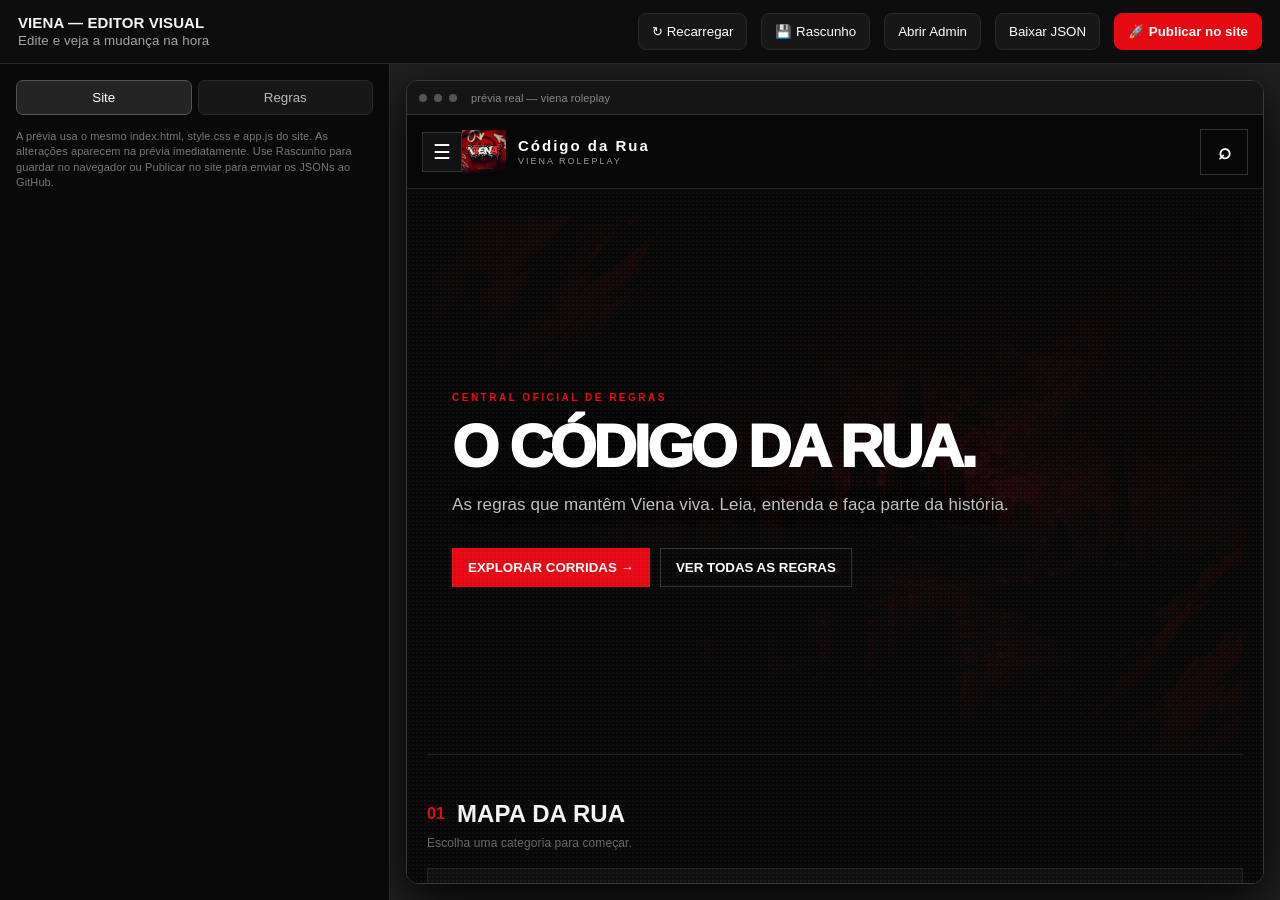
==== commit 543df73b: "Add files via upload" ====
--- a/admin-editor.html
+++ b/admin-editor.html
@@ -34,7 +34,10 @@
 const defaults={theme:{accent:'#e50914',accent_light:'#ff4650',background:'#090909',surface:'#121212',text:'#f5f5f5',muted:'#9b9b9b'},layout:{show_search:true,show_updates:true,show_notice:true,show_hero_image:true,show_admin_link:false},cursor:{enabled:true,size:34,trail_enabled:true,trail_type:'paint',trail_color:'#e50914',trail_count:10,falling_particles:{enabled:true,type:'letters',color:'#e50914',count:34,size:14}}};
 function merge(a,b){return {...b,...a,theme:{...b.theme,...(a.theme||{})},layout:{...b.layout,...(a.layout||{})},cursor:{...b.cursor,...(a.cursor||{}),falling_particles:{...b.cursor.falling_particles,...(a.cursor?.falling_particles||{})}}}}
 async function load(){
- try{const [s,r]=await Promise.all([fetch('content/site.json?x='+Date.now()).then(x=>x.json()),fetch('content/rules.json?x='+Date.now()).then(x=>x.json())]);site=merge(s,defaults);data=r||{categories:[],updates:[]};
+ try{const [s,r]=await Promise.all([fetch('content/site.json?x='+Date.now()).then(x=>x.json()),fetch('content/rules.json?x='+Date.now()).then(x=>x.json())]);site=merge(s,defaults);
+    /* Pesquisa fica ativa por padrão. Se ela tinha sido desativada no JSON, o editor restaura para o estado visível. */
+    site.layout={...(site.layout||{}),show_search:true};
+    data=r||{categories:[],updates:[]};
  const saved=localStorage.getItem('viena-editor-draft');if(saved){const d=JSON.parse(saved);site=d.site||site;data=d.data||data;notice('Rascunho carregado.');}
  render();send();}catch(e){console.error(e);notice('Não consegui carregar os JSONs.');}}
 function esc(v){return String(v??'').replace(/&/g,'&amp;').replace(/</g,'&lt;').replace(/>/g,'&gt;').replace(/"/g,'&quot;')}
@@ -64,7 +67,7 @@
 function render(){
  $('#panel-site').innerHTML=`<details class="group" open><summary>🏠 Capa e identidade</summary><div class="fields">${field('Nome da cidade','site_name')}${field('Título principal','site_title')}${field('Bordão','tagline')}${field('Descrição','description','textarea')}${field('Logo','logo')}${field('Favicon','favicon')}${field('Discord','discord_url')}${field('Texto pequeno','hero_eyebrow')}${field('Título da capa','hero_title')}${field('Texto da capa','hero_text','textarea')}${field('Imagem da capa','hero_image')}${field('Título do aviso','notice_title')}${field('Texto do aviso','notice_text','textarea')}${field('Rodapé','footer_text')}</div></details>
  <details class="group"><summary>🎨 Cores</summary><div class="fields">${[['accent','Cor principal'],['accent_light','Cor secundária'],['background','Fundo'],['surface','Cards'],['text','Texto'],['muted','Texto secundário']].map(([x,l])=>colorField(l,'theme.'+x)).join('')}</div></details>
- <details class="group"><summary>👁️ Elementos</summary><div class="fields">${['show_search','show_updates','show_notice','show_hero_image','show_admin_link'].map(x=>field(x,'layout.'+x,'check')).join('')}</div></details>
+ <details class="group"><summary>👁️ Elementos</summary><div class="fields"><div style="font-size:11px;color:#888;margin-bottom:8px">🔎 A pesquisa foi restaurada e fica visível na prévia.</div>${['show_search','show_updates','show_notice','show_hero_image','show_admin_link'].map(x=>field(x,'layout.'+x,'check')).join('')}</div></details>
  <details class="group"><summary>🖱️ Cursor e rastro</summary><div class="fields">${field('Cursor ativo','cursor.enabled','check')}${field('Imagem do cursor','cursor.image')}${field('Tamanho','cursor.size')}${field('Rastro ativo','cursor.trail_enabled','check')}${field('Tipo do rastro','cursor.trail_type','select','paint:Pincelada|spray:Spray|glow:Glow')}${colorField('Cor do rastro','cursor.trail_color')}${field('Partículas do rastro','cursor.trail_count')}</div></details>
  <details class="group"><summary>✨ Partículas caindo</summary><div class="fields">${field('Ativar','cursor.falling_particles.enabled','check')}${field('Tipo','cursor.falling_particles.type','select','letters:Letras|logo:Logo|mixed:Misto|spark:Brilhos')}${field('Logo','cursor.falling_particles.image')}${colorField('Cor das partículas','cursor.falling_particles.color')}${field('Quantidade','cursor.falling_particles.count')}${field('Tamanho','cursor.falling_particles.size')}</div></details>`;
  renderRules();bind();}
@@ -165,7 +168,11 @@
   }catch(error){
     console.error(error);
     notice('❌ Não foi possível publicar. Confira o token e as permissões do repositório.');
-    alert('Não foi possível publicar no GitHub.\n\n'+error.message+'\n\nO token precisa ter permissão para gravar no repositório alaska-ui/viena-regras1.');
+    alert('Não foi possível publicar no GitHub.
+
+'+error.message+'
+
+O token precisa ter permissão para gravar no repositório alaska-ui/viena-regras1.');
   }finally{
     btn.disabled=false;
     btn.textContent=oldText;
--- a/style.css
+++ b/style.css
@@ -242,6 +242,32 @@
 .icon-btn{
   font-size:20px;
   line-height:1;
+}
+
+.search-button{
+  display:flex !important;
+  align-items:center;
+  justify-content:center;
+  gap:8px;
+  min-width:48px;
+  cursor:pointer;
+}
+
+.search-symbol{
+  font-size:22px;
+  line-height:1;
+}
+
+.search-label{
+  display:none;
+  font-size:10px;
+  letter-spacing:1.5px;
+}
+
+@media(max-width:600px){
+  .search-label{
+    display:inline;
+  }
 }
 
 .discord-btn{
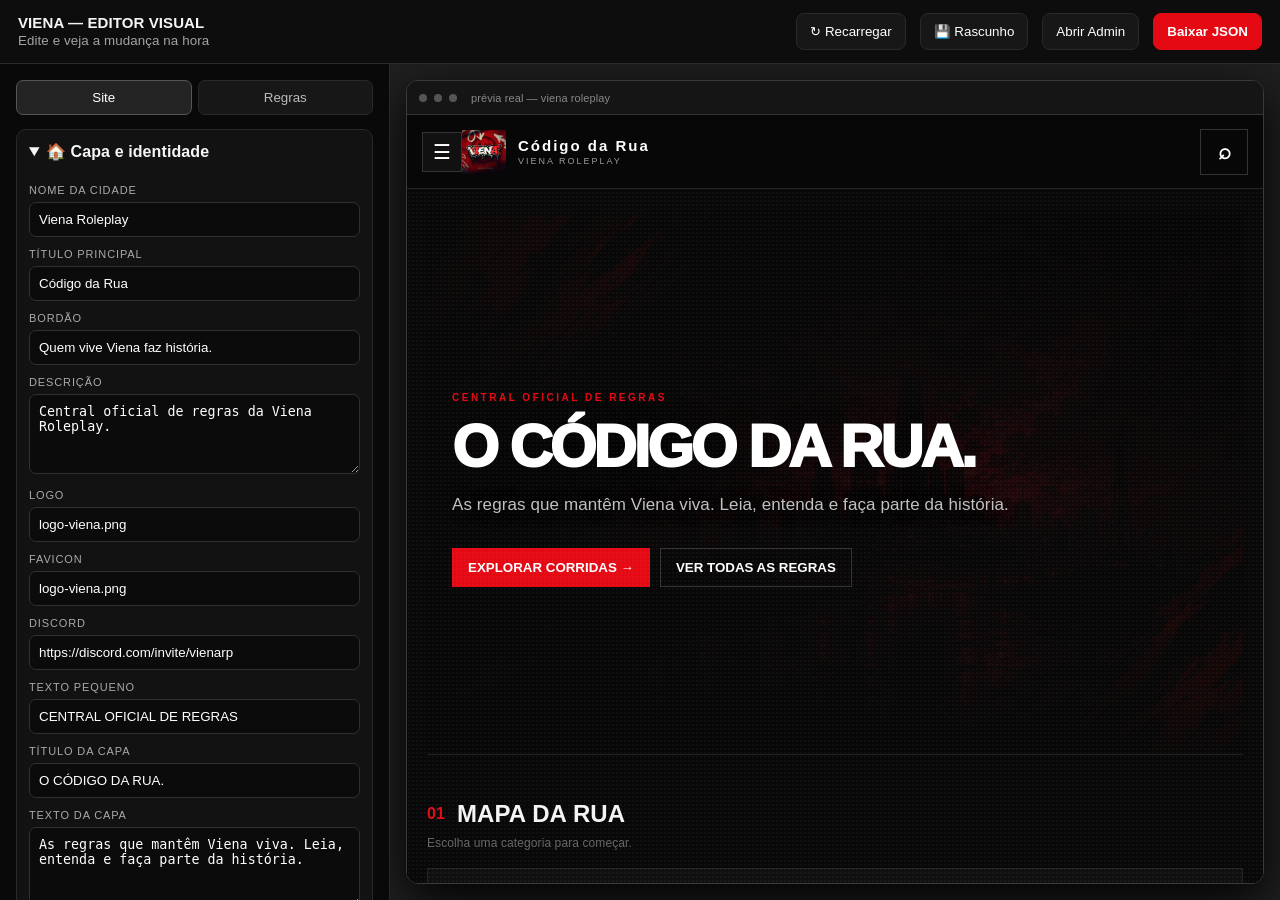
==== commit 5eb615f9: "Add files via upload" ====
--- a/admin-editor.html
+++ b/admin-editor.html
@@ -7,24 +7,17 @@
 <link rel="stylesheet" href="style.css">
 <style>
 :root{--ed-bg:#090909;--ed-panel:#121212;--ed-panel2:#181818;--ed-line:#292929;--ed-text:#f5f5f5;--ed-muted:#a4a4a4;--ed-accent:#e50914}
-*{box-sizing:border-box}body{margin:0;background:var(--ed-bg);color:var(--ed-text);font-family:Arial,sans-serif;overflow:hidden}.editor{height:100vh;display:grid;grid-template-columns:390px 1fr;grid-template-rows:64px 1fr}.ed-top{grid-column:1/-1;display:flex;align-items:center;gap:14px;padding:10px 18px;border-bottom:1px solid var(--ed-line);background:#0d0d0d}.ed-top h1{font-size:15px;margin:0}.ed-top small{color:var(--ed-muted)}.spacer{flex:1}.btn{border:1px solid var(--ed-line);background:#171717;color:#fff;border-radius:8px;padding:10px 13px;cursor:pointer}.btn:hover{border-color:#555}.btn.primary{background:var(--ed-accent);border-color:var(--ed-accent)}.ed-side{overflow:auto;border-right:1px solid var(--ed-line);padding:16px}.tabs{display:flex;gap:6px;margin-bottom:14px}.tab{flex:1;padding:9px 6px;background:#171717;border:1px solid var(--ed-line);color:#bbb;border-radius:7px;cursor:pointer}.tab.active{background:#242424;color:#fff;border-color:#555}.panel{display:none}.panel.active{display:block}.group{border:1px solid var(--ed-line);border-radius:10px;margin-bottom:10px;background:var(--ed-panel);overflow:hidden}.group summary{padding:12px;font-weight:700;cursor:pointer}.fields{padding:0 12px 12px}.field{margin:11px 0}.field label{display:block;font-size:11px;color:#aaa;margin-bottom:6px;text-transform:uppercase;letter-spacing:.08em}.field input,.field textarea,.field select{width:100%;border:1px solid #303030;background:#0b0b0b;color:#fff;border-radius:7px;padding:9px;outline:none}.field textarea{min-height:80px;resize:vertical}.field input:focus,.field textarea:focus,.field select:focus{border-color:var(--ed-accent)}.check{display:flex;align-items:center;gap:8px}.check label{margin:0;text-transform:none;font-size:13px}.ed-preview{background:#202020;padding:16px;overflow:hidden}.preview-wrap{height:100%;border:1px solid #3a3a3a;border-radius:12px;overflow:hidden;background:#111;box-shadow:0 15px 50px #000}.preview-bar{height:34px;background:#151515;border-bottom:1px solid #333;display:flex;align-items:center;gap:7px;padding:0 12px}.dot{width:8px;height:8px;border-radius:50%;background:#555}.preview-label{margin-left:7px;color:#888;font-size:11px}.preview-frame{width:100%;height:calc(100% - 34px);border:0;background:#000}.hint{font-size:11px;color:#777;line-height:1.4}.row{display:grid;grid-template-columns:1fr 1fr;gap:8px}.cat-item,.rule-item{border:1px solid #303030;border-radius:8px;padding:10px;margin-bottom:8px;background:#101010}.cat-head,.rule-head{display:flex;align-items:center;justify-content:space-between;gap:8px}.cat-head strong,.rule-head strong{font-size:12px}.mini{padding:6px 8px;font-size:11px}.danger{color:#ff7070}.notice{position:fixed;bottom:15px;left:410px;background:#171717;border:1px solid #333;border-radius:9px;padding:10px 14px;font-size:12px;opacity:0;transform:translateY(10px);transition:.2s;pointer-events:none}.notice.show{opacity:1;transform:none}.file-row{display:flex;gap:6px}.file-row input[type=file]{font-size:11px}
+*{box-sizing:border-box}body{margin:0;background:var(--ed-bg);color:var(--ed-text);font-family:Arial,sans-serif;overflow:hidden}.editor{height:100vh;display:grid;grid-template-columns:390px 1fr;grid-template-rows:64px 1fr}.ed-top{grid-column:1/-1;display:flex;align-items:center;gap:14px;padding:10px 18px;border-bottom:1px solid var(--ed-line);background:#0d0d0d}.ed-top h1{font-size:15px;margin:0}.ed-top small{color:var(--ed-muted)}.spacer{flex:1}.btn{border:1px solid var(--ed-line);background:#171717;color:#fff;border-radius:8px;padding:10px 13px;cursor:pointer}.btn:hover{border-color:#555}.btn.primary{background:var(--ed-accent);border-color:var(--ed-accent)}.ed-side{overflow:auto;border-right:1px solid var(--ed-line);padding:16px}.tabs{display:flex;gap:6px;margin-bottom:14px}.tab{flex:1;padding:9px 6px;background:#171717;border:1px solid var(--ed-line);color:#bbb;border-radius:7px;cursor:pointer}.tab.active{background:#242424;color:#fff;border-color:#555}.panel{display:none}.panel.active{display:block}.group{border:1px solid var(--ed-line);border-radius:10px;margin-bottom:10px;background:var(--ed-panel);overflow:hidden}.group summary{padding:12px;font-weight:700;cursor:pointer}.fields{padding:0 12px 12px}.field{margin:11px 0}.field label{display:block;font-size:11px;color:#aaa;margin-bottom:6px;text-transform:uppercase;letter-spacing:.08em}.field input,.field textarea,.field select{width:100%;border:1px solid #303030;background:#0b0b0b;color:#fff;border-radius:7px;padding:9px;outline:none}.field textarea{min-height:80px;resize:vertical}.field input:focus,.field textarea:focus,.field select:focus{border-color:var(--ed-accent)}.check{display:flex;align-items:center;gap:8px}.check label{margin:0;text-transform:none;font-size:13px}.ed-preview{background:#202020;padding:16px;overflow:hidden}.preview-wrap{height:100%;border:1px solid #3a3a3a;border-radius:12px;overflow:hidden;background:#111;box-shadow:0 15px 50px #000}.preview-bar{height:34px;background:#151515;border-bottom:1px solid #333;display:flex;align-items:center;gap:7px;padding:0 12px}.dot{width:8px;height:8px;border-radius:50%;background:#555}.preview-label{margin-left:7px;color:#888;font-size:11px}.preview-frame{width:100%;height:calc(100% - 34px);border:0;background:#000}.hint{font-size:11px;color:#777;line-height:1.4}.row{display:grid;grid-template-columns:1fr 1fr;gap:8px}.cat-item,.rule-item,.sub-editor{border:1px solid #303030;border-radius:8px;padding:10px;margin-bottom:8px;background:#101010}.sub-editor{margin-top:10px;background:#0d0d0d;border-color:#3a3a3a}.sub-editor>.cat-head{margin-bottom:8px}.cat-head,.rule-head{display:flex;align-items:center;justify-content:space-between;gap:8px}.cat-head strong,.rule-head strong{font-size:12px}.mini{padding:6px 8px;font-size:11px}.danger{color:#ff7070}.notice{position:fixed;bottom:15px;left:410px;background:#171717;border:1px solid #333;border-radius:9px;padding:10px 14px;font-size:12px;opacity:0;transform:translateY(10px);transition:.2s;pointer-events:none}.notice.show{opacity:1;transform:none}.file-row{display:flex;gap:6px}.file-row input[type=file]{font-size:11px}
 @media(max-width:900px){.editor{grid-template-columns:1fr;grid-template-rows:64px 48vh 52vh}.ed-side{border-right:0;border-bottom:1px solid var(--ed-line)}.ed-preview{padding:8px}.notice{left:15px}}
-</style>
-
-<style>
-.color-picker-row{display:flex;align-items:center;gap:10px}
-.color-picker{width:48px!important;height:38px!important;padding:3px!important;border-radius:8px!important;cursor:pointer;background:#0b0b0b!important}
-.color-value{flex:1;height:38px;display:flex;align-items:center;padding:0 11px;border:1px solid #303030;background:#0b0b0b;border-radius:7px;color:#fff;font:600 12px/1 monospace;letter-spacing:.05em}
-.color-picker:hover{border-color:#666!important}
 </style>
 </head>
 <body>
 <div class="editor">
-<header class="ed-top"><div><h1>VIENA — EDITOR VISUAL</h1><small>Edite e veja a mudança na hora</small></div><div class="spacer"></div><button class="btn" id="loadBtn">↻ Recarregar</button><button class="btn" id="draftBtn">💾 Rascunho</button><button class="btn" id="adminBtn">Abrir Admin</button><button class="btn" id="downloadBtn">Baixar JSON</button><button class="btn primary" id="publishBtn">🚀 Publicar no site</button></header>
+<header class="ed-top"><div><h1>VIENA — EDITOR VISUAL</h1><small>Edite e veja a mudança na hora</small></div><div class="spacer"></div><button class="btn" id="loadBtn">↻ Recarregar</button><button class="btn" id="draftBtn">💾 Rascunho</button><button class="btn" id="adminBtn">Abrir Admin</button><button class="btn primary" id="downloadBtn">Baixar JSON</button></header>
 <aside class="ed-side">
 <div class="tabs"><button class="tab active" data-tab="site">Site</button><button class="tab" data-tab="rules">Regras</button></div>
 <div class="panel active" id="panel-site"></div><div class="panel" id="panel-rules"></div>
-<p class="hint">A prévia usa o mesmo index.html, style.css e app.js do site. As alterações aparecem na prévia imediatamente. Use Rascunho para guardar no navegador ou Publicar no site para enviar os JSONs ao GitHub.</p>
+<p class="hint">A prévia usa o mesmo index.html, style.css e app.js do site. As alterações são apenas um rascunho no navegador até você baixar/salvar os JSONs.</p>
 </aside>
 <main class="ed-preview"><div class="preview-wrap"><div class="preview-bar"><span class="dot"></span><span class="dot"></span><span class="dot"></span><span class="preview-label">prévia real — viena roleplay</span></div><iframe class="preview-frame" id="preview" src="index.html"></iframe></div></main>
 </div><div class="notice" id="notice"></div>
@@ -34,149 +27,208 @@
 const defaults={theme:{accent:'#e50914',accent_light:'#ff4650',background:'#090909',surface:'#121212',text:'#f5f5f5',muted:'#9b9b9b'},layout:{show_search:true,show_updates:true,show_notice:true,show_hero_image:true,show_admin_link:false},cursor:{enabled:true,size:34,trail_enabled:true,trail_type:'paint',trail_color:'#e50914',trail_count:10,falling_particles:{enabled:true,type:'letters',color:'#e50914',count:34,size:14}}};
 function merge(a,b){return {...b,...a,theme:{...b.theme,...(a.theme||{})},layout:{...b.layout,...(a.layout||{})},cursor:{...b.cursor,...(a.cursor||{}),falling_particles:{...b.cursor.falling_particles,...(a.cursor?.falling_particles||{})}}}}
 async function load(){
- try{const [s,r]=await Promise.all([fetch('content/site.json?x='+Date.now()).then(x=>x.json()),fetch('content/rules.json?x='+Date.now()).then(x=>x.json())]);site=merge(s,defaults);
-    /* Pesquisa fica ativa por padrão. Se ela tinha sido desativada no JSON, o editor restaura para o estado visível. */
-    site.layout={...(site.layout||{}),show_search:true};
-    data=r||{categories:[],updates:[]};
+ try{const [s,r]=await Promise.all([fetch('content/site.json?x='+Date.now()).then(x=>x.json()),fetch('content/rules.json?x='+Date.now()).then(x=>x.json())]);site=merge(s,defaults);data=r||{categories:[],updates:[]};
  const saved=localStorage.getItem('viena-editor-draft');if(saved){const d=JSON.parse(saved);site=d.site||site;data=d.data||data;notice('Rascunho carregado.');}
  render();send();}catch(e){console.error(e);notice('Não consegui carregar os JSONs.');}}
 function esc(v){return String(v??'').replace(/&/g,'&amp;').replace(/</g,'&lt;').replace(/>/g,'&gt;').replace(/"/g,'&quot;')}
-function normalizeColor(v,fallback='#ffffff'){
-  let x=String(v||'').trim();
-  if(/^#[0-9a-fA-F]{6}$/.test(x)) return x.toLowerCase();
-  if(/^#[0-9a-fA-F]{3}$/.test(x)) return '#'+x.slice(1).split('').map(c=>c+c).join('').toLowerCase();
-  return fallback;
-}
-function colorField(label,path){
-  const val=normalizeColor(get(path));
-  return `<div class="field color-field">
-    <label>${label}</label>
-    <div class="color-picker-row">
-      <input class="color-picker" type="color" data-color-path="${path}" value="${val}" title="Escolher cor">
-      <div class="color-value" data-color-value="${path}">${val.toUpperCase()}</div>
-    </div>
-    <div class="hint">Clique no quadrado para escolher a cor.</div>
-  </div>`;
-}
-function field(label,path,type='text',extra=''){
-  const val=get(path);
-  return `<div class="field"><label>${label}</label>${type==='textarea'?`<textarea data-path="${path}">${esc(val)}</textarea>`:type==='check'?`<div class="check"><input type="checkbox" data-path="${path}" ${val?'checked':''}><label>Ativado</label></div>`:type==='select'?`<select data-path="${path}">${extra.split('|').map(x=>{let [v,l]=x.split(':');return `<option value="${v}" ${String(val)==v?'selected':''}>${l}</option>`}).join('')}</select>`:`<input data-path="${path}" value="${esc(val)}">`}</div>`
-}
+function field(label,path,type='text',extra=''){const val=get(path);return `<div class="field"><label>${label}</label>${type==='textarea'?`<textarea data-path="${path}">${esc(val)}</textarea>`:type==='check'?`<div class="check"><input type="checkbox" data-path="${path}" ${val?'checked':''}><label>Ativado</label></div>`:type==='select'?`<select data-path="${path}">${extra.split('|').map(x=>{let [v,l]=x.split(':');return `<option value="${v}" ${String(val)==v?'selected':''}>${l}</option>`}).join('')}</select>`:`<input data-path="${path}" value="${esc(val)}">`}</div>`}
 function get(path){return path.split('.').reduce((o,k)=>o?.[k],site)??''}
 function set(path,val){let p=path.split('.'),o=site;for(let i=0;i<p.length-1;i++){if(!o[p[i]])o[p[i]]={};o=o[p[i]]}o[p.at(-1)]=val}
 function render(){
  $('#panel-site').innerHTML=`<details class="group" open><summary>🏠 Capa e identidade</summary><div class="fields">${field('Nome da cidade','site_name')}${field('Título principal','site_title')}${field('Bordão','tagline')}${field('Descrição','description','textarea')}${field('Logo','logo')}${field('Favicon','favicon')}${field('Discord','discord_url')}${field('Texto pequeno','hero_eyebrow')}${field('Título da capa','hero_title')}${field('Texto da capa','hero_text','textarea')}${field('Imagem da capa','hero_image')}${field('Título do aviso','notice_title')}${field('Texto do aviso','notice_text','textarea')}${field('Rodapé','footer_text')}</div></details>
- <details class="group"><summary>🎨 Cores</summary><div class="fields">${[['accent','Cor principal'],['accent_light','Cor secundária'],['background','Fundo'],['surface','Cards'],['text','Texto'],['muted','Texto secundário']].map(([x,l])=>colorField(l,'theme.'+x)).join('')}</div></details>
- <details class="group"><summary>👁️ Elementos</summary><div class="fields"><div style="font-size:11px;color:#888;margin-bottom:8px">🔎 A pesquisa foi restaurada e fica visível na prévia.</div>${['show_search','show_updates','show_notice','show_hero_image','show_admin_link'].map(x=>field(x,'layout.'+x,'check')).join('')}</div></details>
- <details class="group"><summary>🖱️ Cursor e rastro</summary><div class="fields">${field('Cursor ativo','cursor.enabled','check')}${field('Imagem do cursor','cursor.image')}${field('Tamanho','cursor.size')}${field('Rastro ativo','cursor.trail_enabled','check')}${field('Tipo do rastro','cursor.trail_type','select','paint:Pincelada|spray:Spray|glow:Glow')}${colorField('Cor do rastro','cursor.trail_color')}${field('Partículas do rastro','cursor.trail_count')}</div></details>
- <details class="group"><summary>✨ Partículas caindo</summary><div class="fields">${field('Ativar','cursor.falling_particles.enabled','check')}${field('Tipo','cursor.falling_particles.type','select','letters:Letras|logo:Logo|mixed:Misto|spark:Brilhos')}${field('Logo','cursor.falling_particles.image')}${colorField('Cor das partículas','cursor.falling_particles.color')}${field('Quantidade','cursor.falling_particles.count')}${field('Tamanho','cursor.falling_particles.size')}</div></details>`;
+ <details class="group"><summary>🎨 Cores</summary><div class="fields">${['accent','accent_light','background','surface','text','muted'].map(x=>field(x,'theme.'+x)).join('')}</div></details>
+ <details class="group"><summary>👁️ Elementos</summary><div class="fields">${['show_search','show_updates','show_notice','show_hero_image','show_admin_link'].map(x=>field(x,'layout.'+x,'check')).join('')}</div></details>
+ <details class="group"><summary>🖱️ Cursor e rastro</summary><div class="fields">${field('Cursor ativo','cursor.enabled','check')}${field('Imagem do cursor','cursor.image')}${field('Tamanho','cursor.size')}${field('Rastro ativo','cursor.trail_enabled','check')}${field('Tipo do rastro','cursor.trail_type','select','paint:Pincelada|spray:Spray|glow:Glow')}${field('Cor','cursor.trail_color')}${field('Partículas do rastro','cursor.trail_count')}</div></details>
+ <details class="group"><summary>✨ Partículas caindo</summary><div class="fields">${field('Ativar','cursor.falling_particles.enabled','check')}${field('Tipo','cursor.falling_particles.type','select','letters:Letras|logo:Logo|mixed:Misto|spark:Brilhos')}${field('Logo','cursor.falling_particles.image')}${field('Cor','cursor.falling_particles.color')}${field('Quantidade','cursor.falling_particles.count')}${field('Tamanho','cursor.falling_particles.size')}</div></details>`;
  renderRules();bind();}
-function renderRules(){let p=$('#panel-rules');p.innerHTML=`<details class="group" open><summary>📕 Categorias</summary><div class="fields"><button class="btn primary" id="addCat">+ Adicionar categoria</button><div id="cats"></div></div></details><details class="group"><summary>📝 Últimas alterações</summary><div class="fields"><button class="btn" id="addUpd">+ Adicionar alteração</button><div id="updates"></div></div></details>`;let cats=$('#cats');(data.categories||[]).forEach((c,i)=>{let d=document.createElement('div');d.className='cat-item';d.innerHTML=`<div class="cat-head"><strong>${esc(c.code||'SEM CÓDIGO')} — ${esc(c.short||c.name||'Categoria')}</strong><button class="btn mini danger" data-del-cat="${i}">Excluir</button></div><div class="field"><label>ID</label><input data-cat="${i}" data-k="id" value="${esc(c.id||'')}"></div><div class="row"><div class="field"><label>Código</label><input data-cat="${i}" data-k="code" value="${esc(c.code||'')}"></div><div class="field"><label>Nome curto</label><input data-cat="${i}" data-k="short" value="${esc(c.short||'')}"></div></div><div class="field"><label>Nome</label><input data-cat="${i}" data-k="name" value="${esc(c.name||'')}"></div><div class="field"><label>Descrição</label><textarea data-cat="${i}" data-k="desc">${esc(c.desc||'')}</textarea></div><div class="field"><label>Imagem da categoria (URL/caminho)</label><input data-cat="${i}" data-k="image" value="${esc(c.image||'')}"></div><div class="rule-head"><strong>Regras (${(c.rules||[]).length})</strong><button class="btn mini" data-add-rule="${i}">+ Regra</button></div><div>${(c.rules||[]).map((r,j)=>`<div class="rule-item"><div class="rule-head"><strong>${esc(r.code||'')} — ${esc(r.title||'Sem título')}</strong><button class="btn mini danger" data-del-rule="${i}:${j}">Excluir</button></div><div class="row"><div class="field"><label>Código</label><input data-rule="${i}:${j}" data-k="code" value="${esc(r.code||'')}"></div><div class="field"><label>Tag</label><input data-rule="${i}:${j}" data-k="tag" value="${esc(r.tag||'REGRA')}"></div></div><div class="field"><label>Título</label><input data-rule="${i}:${j}" data-k="title" value="${esc(r.title||'')}"></div><div class="field"><label>Texto</label><textarea data-rule="${i}:${j}" data-k="text">${esc(r.text||'')}</textarea></div><div class="field"><label>Imagem</label><input data-rule="${i}:${j}" data-k="image" value="${esc(r.image||'')}"></div></div>`).join('')}</div></div>`;cats.appendChild(d)});let up=$('#updates');(data.updates||[]).forEach((u,i)=>{let d=document.createElement('div');d.className='cat-item';d.innerHTML=`<div class="row">${['date','title','text','tag'].map(k=>`<div class="field"><label>${k}</label><input data-upd="${i}" data-k="${k}" value="${esc(u[k]||'')}"></div>`).join('')}</div><button class="btn mini danger" data-del-upd="${i}">Excluir</button>`;up.appendChild(d)})}
+function renderRules(){
+  let p=$('#panel-rules');
+  p.innerHTML=`
+    <details class="group" open>
+      <summary>📕 Categorias</summary>
+      <div class="fields">
+        <button class="btn primary" id="addCat">+ Adicionar categoria</button>
+        <div id="cats"></div>
+      </div>
+    </details>
+    <details class="group">
+      <summary>📝 Últimas alterações</summary>
+      <div class="fields">
+        <button class="btn" id="addUpd">+ Adicionar alteração</button>
+        <div id="updates"></div>
+      </div>
+    </details>`;
+
+  const cats=$('#cats');
+  (data.categories||[]).forEach((c,i)=>{
+    c.subcategories=Array.isArray(c.subcategories)?c.subcategories:[];
+    c.rules=Array.isArray(c.rules)?c.rules:[];
+
+    const d=document.createElement('div');
+    d.className='cat-item';
+    d.innerHTML=`
+      <div class="cat-head">
+        <strong>${esc(c.code||'SEM CÓDIGO')} — ${esc(c.short||c.name||'Categoria')}</strong>
+        <button class="btn mini danger" data-del-cat="${i}">Excluir</button>
+      </div>
+
+      <div class="field"><label>ID</label><input data-cat="${i}" data-k="id" value="${esc(c.id||'')}"></div>
+      <div class="row">
+        <div class="field"><label>Código</label><input data-cat="${i}" data-k="code" value="${esc(c.code||'')}"></div>
+        <div class="field"><label>Nome curto</label><input data-cat="${i}" data-k="short" value="${esc(c.short||'')}"></div>
+      </div>
+      <div class="field"><label>Nome</label><input data-cat="${i}" data-k="name" value="${esc(c.name||'')}"></div>
+      <div class="field"><label>Descrição</label><textarea data-cat="${i}" data-k="desc">${esc(c.desc||'')}</textarea></div>
+      <div class="field"><label>Imagem da categoria</label><input data-cat="${i}" data-k="image" value="${esc(c.image||'')}"></div>
+
+      <div class="rule-head">
+        <strong>📂 Subcategorias (${c.subcategories.length})</strong>
+        <button class="btn mini" data-add-sub="${i}">+ Subcategoria</button>
+      </div>
+      <div class="sub-editor-list">
+        ${c.subcategories.map((sub,j)=>renderSubEditor(c,i,sub,j)).join('')}
+      </div>
+
+      <div class="rule-head" style="margin-top:12px">
+        <strong>Regras diretas (${c.rules.length})</strong>
+        <button class="btn mini" data-add-rule="${i}">+ Regra</button>
+      </div>
+      <div>
+        ${c.rules.map((r,j)=>renderRuleEditor(r,i,j)).join('')}
+      </div>`;
+    cats.appendChild(d);
+  });
+
+  const up=$('#updates');
+  (data.updates||[]).forEach((u,i)=>{
+    let d=document.createElement('div');
+    d.className='cat-item';
+    d.innerHTML=`<div class="row">${['date','title','text','tag'].map(k=>`<div class="field"><label>${k}</label><input data-upd="${i}" data-k="${k}" value="${esc(u[k]||'')}"></div>`).join('')}</div><button class="btn mini danger" data-del-upd="${i}">Excluir</button>`;
+    up.appendChild(d);
+  });
+}
+
+function renderRuleEditor(r,i,j,prefix='rule'){
+  return `<div class="rule-item">
+    <div class="rule-head">
+      <strong>${esc(r.code||'')} — ${esc(r.title||'Sem título')}</strong>
+      <button class="btn mini danger" data-del-rule="${i}:${j}">Excluir</button>
+    </div>
+    <div class="row">
+      <div class="field"><label>Código</label><input data-rule="${i}:${j}" data-k="code" value="${esc(r.code||'')}"></div>
+      <div class="field"><label>Tag</label><input data-rule="${i}:${j}" data-k="tag" value="${esc(r.tag||'REGRA')}"></div>
+    </div>
+    <div class="field"><label>Título</label><input data-rule="${i}:${j}" data-k="title" value="${esc(r.title||'')}"></div>
+    <div class="field"><label>Texto</label><textarea data-rule="${i}:${j}" data-k="text">${esc(r.text||'')}</textarea></div>
+    <div class="field"><label>Imagem</label><input data-rule="${i}:${j}" data-k="image" value="${esc(r.image||'')}"></div>
+  </div>`;
+}
+
+function renderSubEditor(category, i, sub, j){
+  sub.rules=Array.isArray(sub.rules)?sub.rules:[];
+  return `<div class="sub-editor">
+    <div class="cat-head">
+      <strong>☰ ${esc(sub.name||'Nova subcategoria')}</strong>
+      <button class="btn mini danger" data-del-sub="${i}:${j}">Excluir</button>
+    </div>
+    <div class="row">
+      <div class="field"><label>ID da subcategoria</label><input data-sub="${i}:${j}" data-k="id" value="${esc(sub.id||'')}"></div>
+      <div class="field"><label>Ícone</label><input data-sub="${i}:${j}" data-k="icon" value="${esc(sub.icon||'◈')}"></div>
+    </div>
+    <div class="field"><label>Nome da subcategoria</label><input data-sub="${i}:${j}" data-k="name" value="${esc(sub.name||'')}"></div>
+    <div class="rule-head">
+      <strong>Regras (${sub.rules.length})</strong>
+      <button class="btn mini" data-add-sub-rule="${i}:${j}">+ Regra</button>
+    </div>
+    <div>${sub.rules.map((r,k)=>renderSubRuleEditor(r,i,j,k)).join('')}</div>
+  </div>`;
+}
+
+function renderSubRuleEditor(r,i,j,k){
+  return `<div class="rule-item">
+    <div class="rule-head">
+      <strong>${esc(r.code||'')} — ${esc(r.title||'Sem título')}</strong>
+      <button class="btn mini danger" data-del-sub-rule="${i}:${j}:${k}">Excluir</button>
+    </div>
+    <div class="row">
+      <div class="field"><label>Código</label><input data-sub-rule="${i}:${j}:${k}" data-k="code" value="${esc(r.code||'')}"></div>
+      <div class="field"><label>Tag</label><input data-sub-rule="${i}:${j}:${k}" data-k="tag" value="${esc(r.tag||'REGRA')}"></div>
+    </div>
+    <div class="field"><label>Título</label><input data-sub-rule="${i}:${j}:${k}" data-k="title" value="${esc(r.title||'')}"></div>
+    <div class="field"><label>Texto</label><textarea data-sub-rule="${i}:${j}:${k}" data-k="text">${esc(r.text||'')}</textarea></div>
+    <div class="field"><label>Imagem</label><input data-sub-rule="${i}:${j}:${k}" data-k="image" value="${esc(r.image||'')}"></div>
+  </div>`;
+}
+
 function bind(){
- $$('[data-path]').forEach(el=>el.oninput=()=>{set(el.dataset.path,el.type==='checkbox'?el.checked:el.value);send()});
- $$('[data-color-path]').forEach(el=>el.oninput=()=>{
-   const value=el.value.toLowerCase();
-   set(el.dataset.colorPath,value);
-   const out=document.querySelector(`[data-color-value="${el.dataset.colorPath}"]`);
-   if(out) out.textContent=value.toUpperCase();
-   send();
- });
- $('#addCat')?.addEventListener('click',()=>{data.categories=data.categories||[];data.categories.push({id:'',code:'',name:'',short:'',desc:'',image:'',rules:[]});renderRules();send()});
- $('#addUpd')?.addEventListener('click',()=>{data.updates=data.updates||[];data.updates.push({date:'',title:'',text:'',tag:''});renderRules();send()});
- $$('[data-cat]').forEach(el=>el.oninput=()=>{data.categories[+el.dataset.cat][el.dataset.k]=el.value;send()});
- $$('[data-rule]').forEach(el=>el.oninput=()=>{let [i,j]=el.dataset.rule.split(':').map(Number);data.categories[i].rules[j][el.dataset.k]=el.value;send()});
- $$('[data-upd]').forEach(el=>el.oninput=()=>{data.updates[+el.dataset.upd][el.dataset.k]=el.value;send()});
- $$('[data-del-cat]').forEach(b=>b.onclick=()=>{data.categories.splice(+b.dataset.delCat,1);renderRules();send()});
- $$('[data-del-rule]').forEach(b=>b.onclick=()=>{let [i,j]=b.dataset.delRule.split(':').map(Number);data.categories[i].rules.splice(j,1);renderRules();send()});
- $$('[data-del-upd]').forEach(b=>b.onclick=()=>{data.updates.splice(+b.dataset.delUpd,1);renderRules();send()});
- $$('[data-add-rule]').forEach(b=>b.onclick=()=>{let i=+b.dataset.addRule;data.categories[i].rules=data.categories[i].rules||[];data.categories[i].rules.push({code:'',title:'',text:'',tag:'REGRA',image:''});renderRules();send()});
+  $$('[data-path]').forEach(el=>el.oninput=()=>{set(el.dataset.path,el.type==='checkbox'?el.checked:el.value);send()});
+
+  $('#addCat')?.addEventListener('click',()=>{
+    data.categories=data.categories||[];
+    data.categories.push({id:'',code:'',name:'',short:'',desc:'',image:'',rules:[],subcategories:[]});
+    renderRules();send();
+  });
+
+  $('#addUpd')?.addEventListener('click',()=>{
+    data.updates=data.updates||[];
+    data.updates.push({date:'',title:'',text:'',tag:''});
+    renderRules();send();
+  });
+
+  $$('[data-cat]').forEach(el=>el.oninput=()=>{data.categories[+el.dataset.cat][el.dataset.k]=el.value;send()});
+
+  $$('[data-rule]').forEach(el=>el.oninput=()=>{
+    let [i,j]=el.dataset.rule.split(':').map(Number);
+    data.categories[i].rules[j][el.dataset.k]=el.value;send();
+  });
+
+  $$('[data-sub]').forEach(el=>el.oninput=()=>{
+    let [i,j]=el.dataset.sub.split(':').map(Number);
+    data.categories[i].subcategories[j][el.dataset.k]=el.value;send();
+  });
+
+  $$('[data-sub-rule]').forEach(el=>el.oninput=()=>{
+    let [i,j,k]=el.dataset.subRule.split(':').map(Number);
+    data.categories[i].subcategories[j].rules[k][el.dataset.k]=el.value;send();
+  });
+
+  $$('[data-upd]').forEach(el=>el.oninput=()=>{data.updates[+el.dataset.upd][el.dataset.k]=el.value;send()});
+
+  $$('[data-del-cat]').forEach(b=>b.onclick=()=>{data.categories.splice(+b.dataset.delCat,1);renderRules();send()});
+
+  $$('[data-del-rule]').forEach(b=>b.onclick=()=>{let [i,j]=b.dataset.delRule.split(':').map(Number);data.categories[i].rules.splice(j,1);renderRules();send()});
+
+  $$('[data-del-sub]').forEach(b=>b.onclick=()=>{let [i,j]=b.dataset.delSub.split(':').map(Number);data.categories[i].subcategories.splice(j,1);renderRules();send()});
+
+  $$('[data-del-sub-rule]').forEach(b=>b.onclick=()=>{let [i,j,k]=b.dataset.delSubRule.split(':').map(Number);data.categories[i].subcategories[j].rules.splice(k,1);renderRules();send()});
+
+  $$('[data-del-upd]').forEach(b=>b.onclick=()=>{data.updates.splice(+b.dataset.delUpd,1);renderRules();send()});
+
+  $$('[data-add-rule]').forEach(b=>b.onclick=()=>{
+    let i=+b.dataset.addRule;
+    data.categories[i].rules=data.categories[i].rules||[];
+    data.categories[i].rules.push({code:'',title:'',text:'',tag:'REGRA',image:''});
+    renderRules();send();
+  });
+
+  $$('[data-add-sub]').forEach(b=>b.onclick=()=>{
+    let i=+b.dataset.addSub;
+    data.categories[i].subcategories=data.categories[i].subcategories||[];
+    data.categories[i].subcategories.push({id:'',name:'',icon:'◈',rules:[]});
+    renderRules();send();
+  });
+
+  $$('[data-add-sub-rule]').forEach(b=>b.onclick=()=>{
+    let [i,j]=b.dataset.addSubRule.split(':').map(Number);
+    data.categories[i].subcategories[j].rules=data.categories[i].subcategories[j].rules||[];
+    data.categories[i].subcategories[j].rules.push({code:'',title:'',text:'',tag:'REGRA',image:''});
+    renderRules();send();
+  });
 }
 function send(){const f=$('#preview');if(f?.contentWindow)f.contentWindow.postMessage({type:'viena-preview',site,data},'*');}
 function notice(t){let n=$('#notice');n.textContent=t;n.classList.add('show');clearTimeout(window.nt);window.nt=setTimeout(()=>n.classList.remove('show'),1800)}
 function download(name,obj){let a=document.createElement('a');a.href=URL.createObjectURL(new Blob([JSON.stringify(obj,null,2)],{type:'application/json'}));a.download=name;a.click();setTimeout(()=>URL.revokeObjectURL(a.href),1000)}
 $$('.tab').forEach(b=>b.onclick=()=>{$$('.tab').forEach(x=>x.classList.remove('active'));$$('.panel').forEach(x=>x.classList.remove('active'));b.classList.add('active');$('#panel-'+b.dataset.tab).classList.add('active')});
-$('#preview').addEventListener('load',send);
-$('#loadBtn').onclick=()=>load();
-$('#draftBtn').onclick=()=>{
-  localStorage.setItem('viena-editor-draft',JSON.stringify({site,data}));
-  notice('Rascunho salvo neste navegador.');
-};
-$('#downloadBtn').onclick=()=>{
-  download('site.json',site);
-  setTimeout(()=>download('rules.json',data),250);
-  notice('JSONs preparados para download.');
-};
-$('#adminBtn').onclick=()=>location.href='admin/';
-$('#publishBtn').onclick=publishToGithub;
-
-async function publishToGithub(){
-  const savedToken=localStorage.getItem('viena-github-token') || '';
-  const token=prompt('Cole seu GitHub Personal Access Token (somente esta vez; ele ficará salvo apenas neste navegador):',savedToken);
-  if(token===null) return;
-  if(!token.trim()){notice('Publicação cancelada: token não informado.');return;}
-  localStorage.setItem('viena-github-token',token.trim());
-
-  const owner='alaska-ui';
-  const repo='viena-regras1';
-  const branch='main';
-  const files=[
-    {path:'content/site.json',content:JSON.stringify(site,null,2)},
-    {path:'content/rules.json',content:JSON.stringify(data,null,2)}
-  ];
-
-  const btn=$('#publishBtn');
-  const oldText=btn.textContent;
-  btn.disabled=true;
-  btn.textContent='⏳ Publicando...';
-
-  try{
-    const headers={
-      'Authorization':'Bearer '+token.trim(),
-      'Accept':'application/vnd.github+json',
-      'X-GitHub-Api-Version':'2022-11-28',
-      'Content-Type':'application/json'
-    };
-
-    for(const file of files){
-      const api=`https://api.github.com/repos/${owner}/${repo}/contents/${file.path}`;
-      const get=await fetch(api+'?ref='+encodeURIComponent(branch),{headers});
-      let sha;
-      if(get.ok){
-        const current=await get.json();
-        sha=current.sha;
-      }else if(get.status!==404){
-        throw new Error(`GitHub respondeu ${get.status} ao localizar ${file.path}.`);
-      }
-
-      const body={
-        message:`Atualização pelo Editor Visual Viena — ${file.path}`,
-        content:btoa(unescape(encodeURIComponent(file.content))),
-        branch
-      };
-      if(sha) body.sha=sha;
-
-      const put=await fetch(api,{method:'PUT',headers,body:JSON.stringify(body)});
-      if(!put.ok){
-        const detail=await put.text();
-        throw new Error(`Falha em ${file.path}: ${put.status} — ${detail.slice(0,300)}`);
-      }
-    }
-
-    localStorage.setItem('viena-editor-last-publish',String(Date.now()));
-    localStorage.setItem('viena-editor-draft',JSON.stringify({site,data}));
-    notice('🚀 Publicado! O GitHub Pages pode levar alguns segundos para atualizar.');
-  }catch(error){
-    console.error(error);
-    notice('❌ Não foi possível publicar. Confira o token e as permissões do repositório.');
-    alert('Não foi possível publicar no GitHub.
-
-'+error.message+'
-
-O token precisa ter permissão para gravar no repositório alaska-ui/viena-regras1.');
-  }finally{
-    btn.disabled=false;
-    btn.textContent=oldText;
-  }
-}
+$('#preview').addEventListener('load',send);$('#loadBtn').onclick=()=>load();$('#draftBtn').onclick=()=>{localStorage.setItem('viena-editor-draft',JSON.stringify({site,data}));notice('Rascunho salvo neste navegador.');};$('#downloadBtn').onclick=()=>{download('site.json',site);download('rules.json',data);notice('2 JSONs baixados.');};$('#adminBtn').onclick=()=>location.href='admin/';
 load();
-</script></body></html>
+</script></body></html>
--- a/style.css
+++ b/style.css
@@ -1137,3 +1137,171 @@
     padding:20px;
   }
 }
+
+/* =========================================================
+   MENU COM SUBCATEGORIAS — VIENA
+========================================================= */
+.sidebar{
+  overflow-y:auto;
+  overflow-x:hidden;
+}
+.sidebar nav{
+  gap:5px;
+}
+.nav-category-group{
+  width:100%;
+}
+.nav-category-row{
+  display:grid;
+  grid-template-columns:minmax(0,1fr) 34px;
+  align-items:stretch;
+  gap:3px;
+}
+.nav-category-main,
+.nav-category-toggle,
+.nav-subcategory-link{
+  border:0;
+  background:transparent;
+  color:#aaa;
+}
+.nav-category-main{
+  min-width:0;
+  display:flex;
+  align-items:center;
+  text-align:left;
+  padding:12px 8px 12px 10px;
+  font-size:12px;
+  font-weight:700;
+}
+.nav-category-main span{
+  flex:0 0 auto;
+  color:#555;
+  margin-right:12px;
+}
+.nav-category-main b{
+  min-width:0;
+  overflow:hidden;
+  text-overflow:ellipsis;
+  white-space:nowrap;
+  font:inherit;
+}
+.nav-category-toggle{
+  display:grid;
+  place-items:center;
+  padding:0;
+  font-size:17px;
+  transition:.2s ease;
+}
+.nav-category-toggle[aria-expanded="true"]{
+  transform:rotate(180deg);
+  color:var(--accent);
+}
+.nav-category-row:hover,
+.nav-category-group:has(.nav-category-main.active) .nav-category-row{
+  background:#171717;
+}
+.nav-category-main.active,
+.nav-category-main.active span{
+  color:#fff;
+}
+.nav-category-main.active span{
+  color:var(--accent);
+}
+.nav-subcategories{
+  display:none;
+  margin:2px 0 8px 22px;
+  padding:4px 0 4px 12px;
+  border-left:1px solid #2b2b2b;
+}
+.nav-subcategories.open{
+  display:flex;
+  flex-direction:column;
+  gap:2px;
+  animation:vienaSubOpen .16s ease-out;
+}
+@keyframes vienaSubOpen{
+  from{opacity:0;transform:translateY(-4px)}
+  to{opacity:1;transform:none}
+}
+.nav-subcategory-link{
+  width:100%;
+  display:grid;
+  grid-template-columns:22px minmax(0,1fr);
+  align-items:center;
+  gap:7px;
+  text-align:left;
+  padding:8px 8px;
+  border-radius:4px;
+  font-size:11px;
+  font-weight:700;
+  line-height:1.25;
+}
+.nav-subcategory-link:hover{
+  color:#fff;
+  background:#141414;
+}
+.nav-sub-icon{
+  color:#777;
+  text-align:center;
+  font-size:14px;
+}
+.nav-subcategory-link:hover .nav-sub-icon{
+  color:var(--accent);
+}
+
+/* =========================================================
+   SUBCATEGORIAS DENTRO DA PÁGINA
+========================================================= */
+.subcategory-section{
+  scroll-margin-top:105px;
+  margin:12px 0 42px;
+  padding-top:8px;
+}
+.subcategory-section + .subcategory-section{
+  border-top:1px solid #222;
+  padding-top:34px;
+}
+.subcategory-heading{
+  display:grid;
+  grid-template-columns:42px minmax(0,1fr);
+  gap:13px;
+  align-items:start;
+  margin:0 0 24px;
+  padding:16px 18px;
+  background:linear-gradient(90deg,rgba(229,9,20,.08),rgba(17,17,17,.78));
+  border-left:2px solid var(--accent);
+}
+.subcategory-icon{
+  width:38px;
+  height:38px;
+  display:grid;
+  place-items:center;
+  border:1px solid #303030;
+  background:#0b0b0b;
+  color:var(--accent);
+  font-size:18px;
+}
+.subcategory-heading small{
+  display:block;
+  color:var(--accent);
+  font-size:9px;
+  font-weight:900;
+  letter-spacing:2px;
+  margin-bottom:5px;
+}
+.subcategory-heading h2{
+  margin:0;
+  font-size:22px;
+}
+.subcategory-heading p{
+  margin:7px 0 0;
+  color:#858585;
+  font-size:12px;
+  line-height:1.5;
+}
+
+@media(max-width:900px){
+  .nav-subcategories{margin-left:16px}
+  .subcategory-heading{grid-template-columns:36px minmax(0,1fr);padding:14px}
+  .subcategory-icon{width:34px;height:34px}
+}
